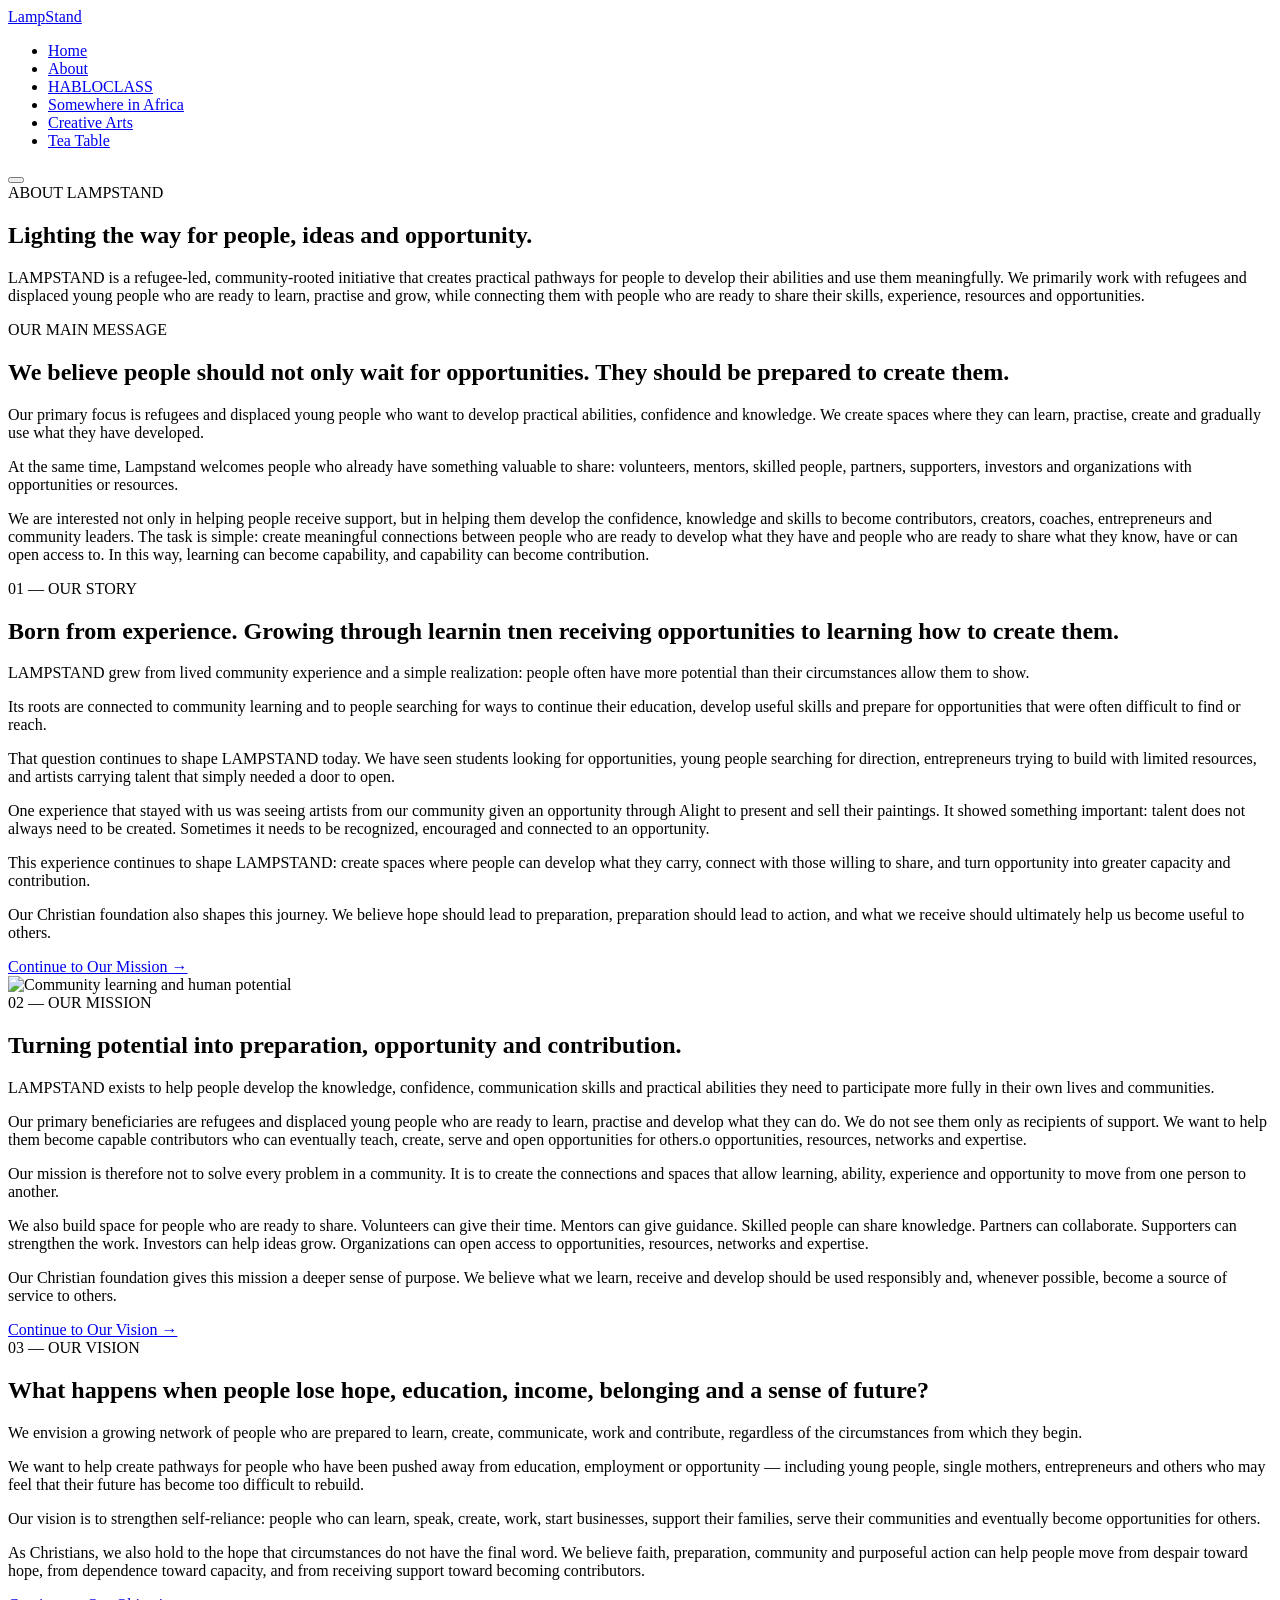
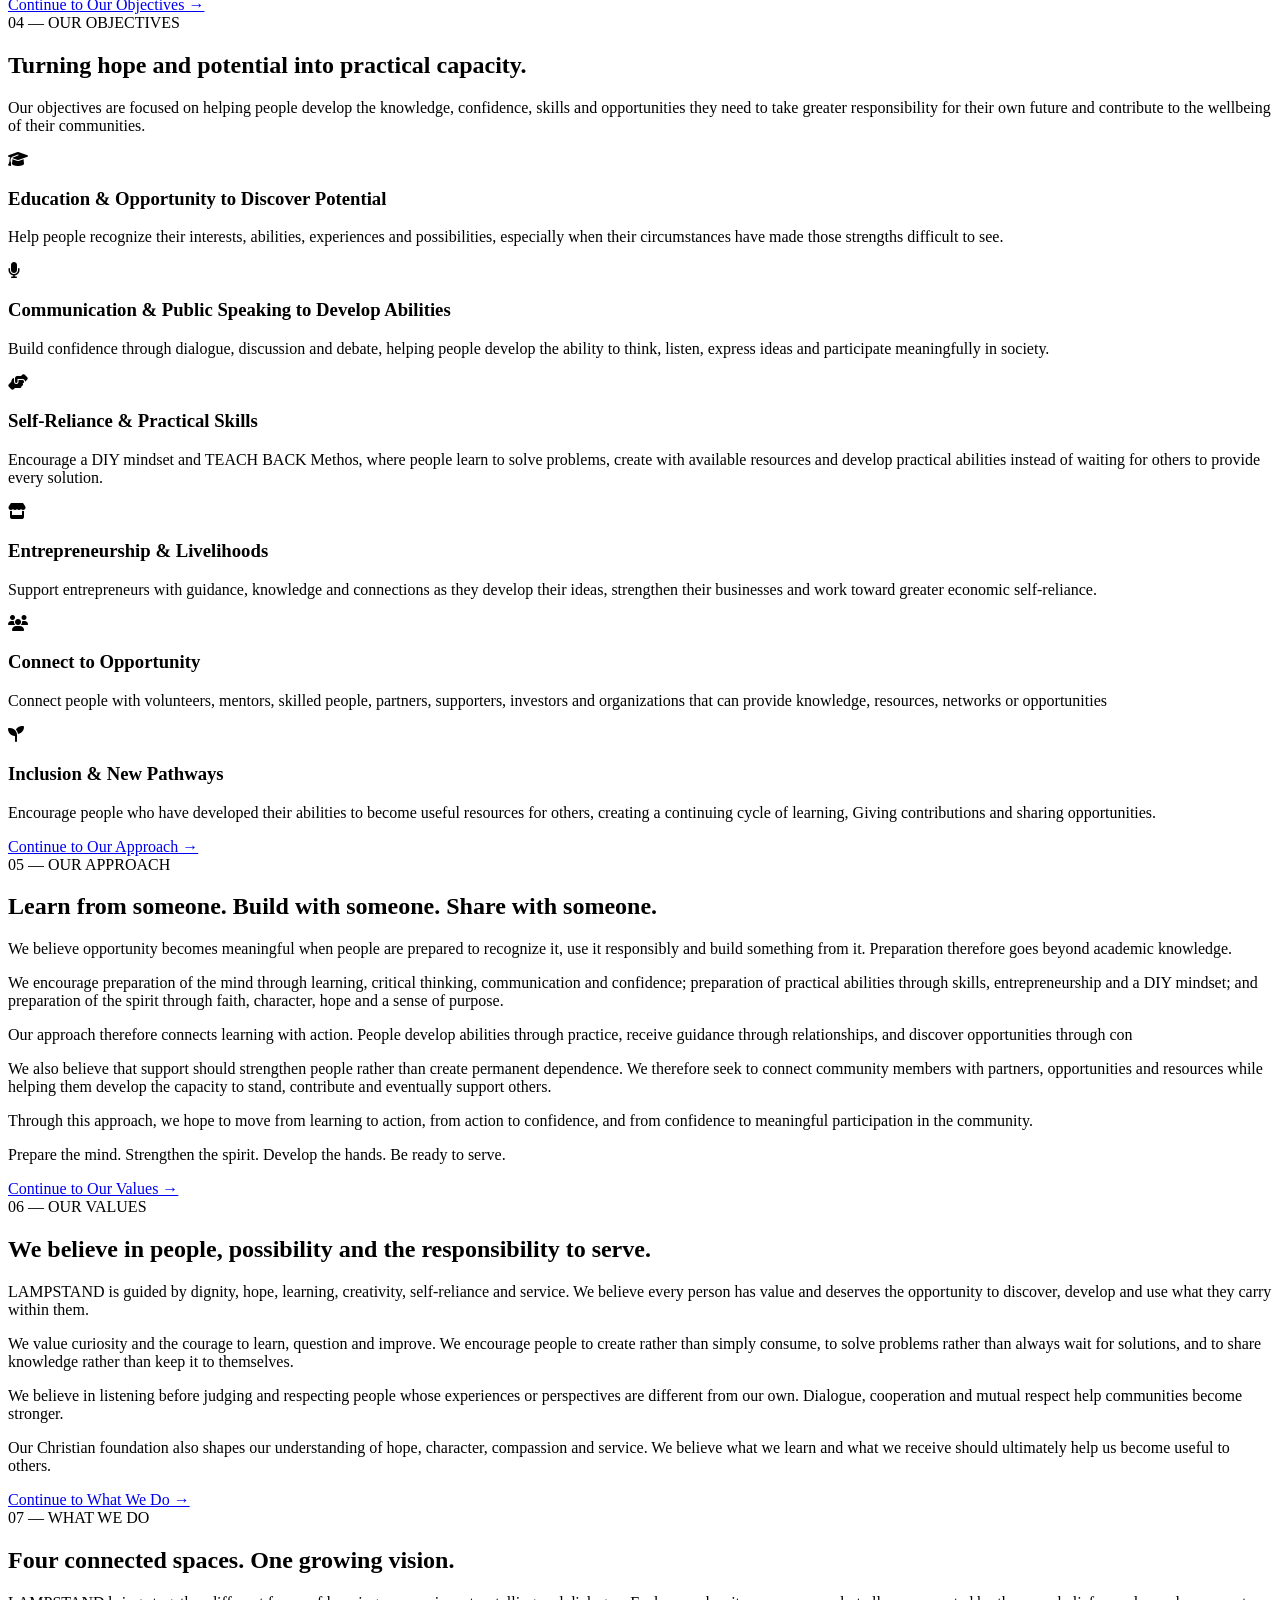
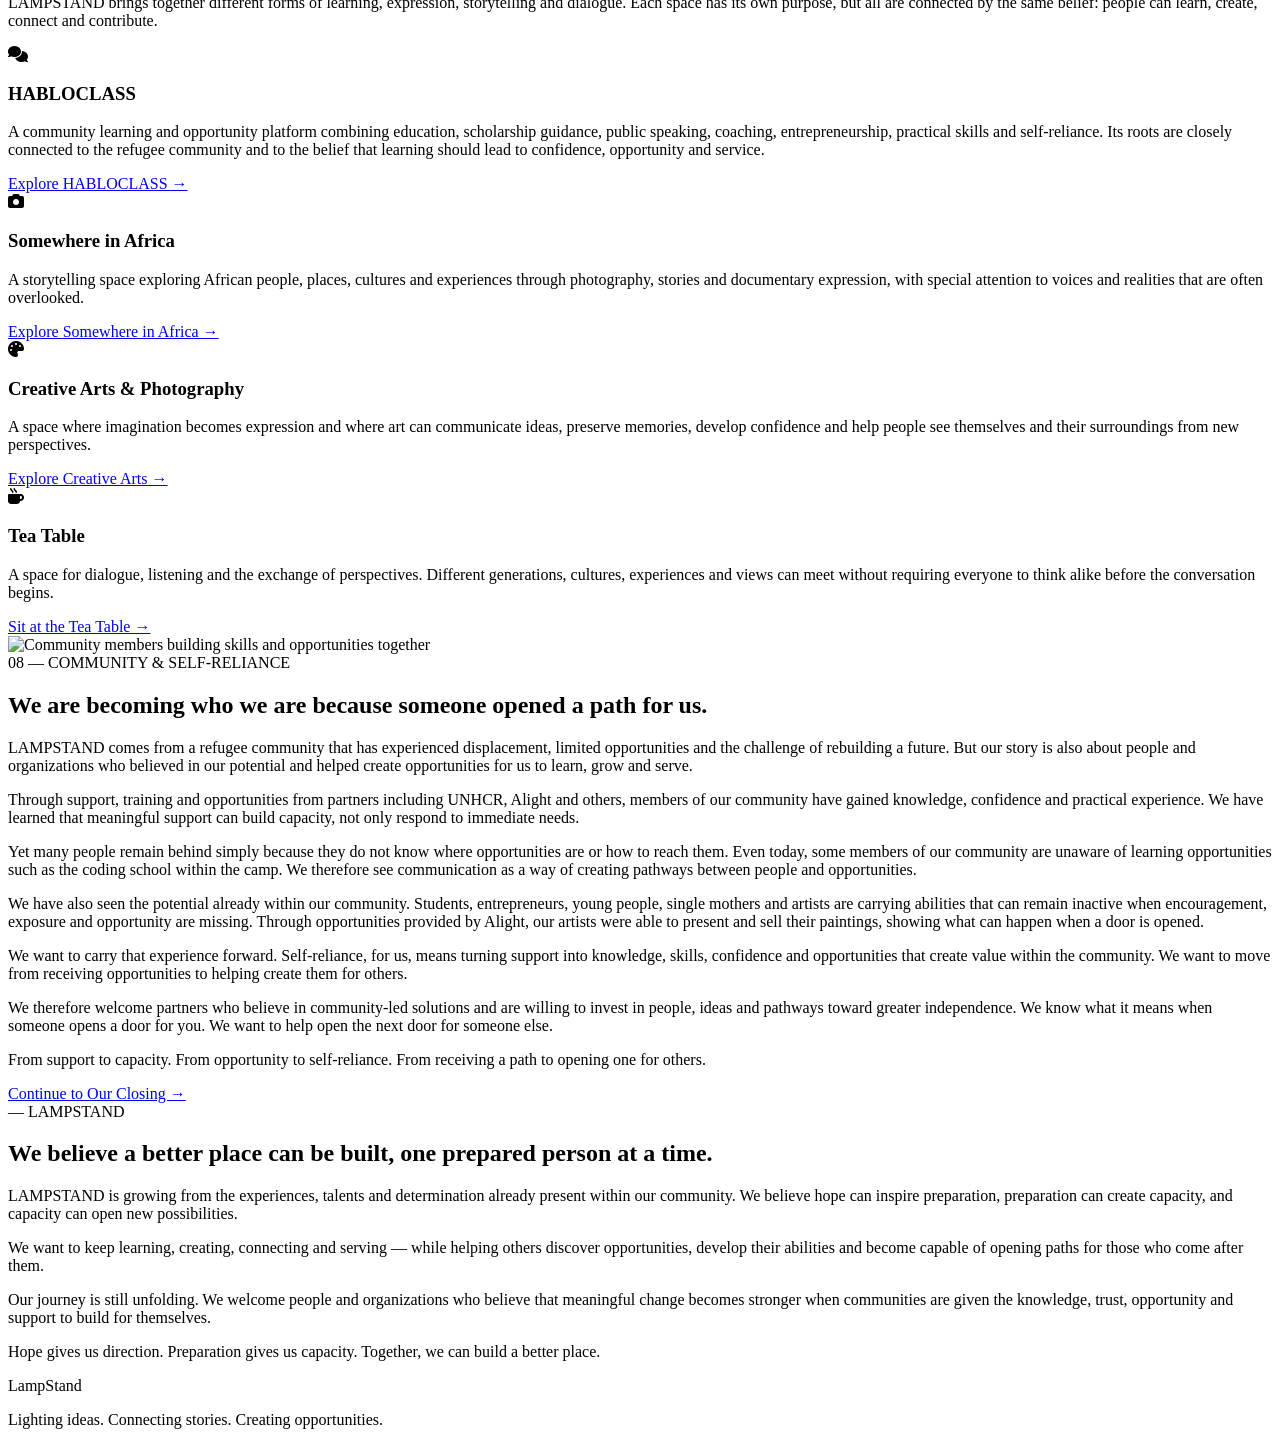
==== about.html @ 06777163 "Revise content for clarity on LAMPSTAND's mission Updated the content in about.html to clarify LAMPS" ====
<!DOCTYPE html>
<html lang="en">

<head>

    <meta charset="UTF-8">

    <meta name="viewport" content="width=device-width, initial-scale=1.0">

    <title>About LAMPSTAND</title>

    <!-- Google Fonts -->
    <link rel="preconnect" href="https://fonts.googleapis.com">

    <link rel="preconnect" href="https://fonts.gstatic.com" crossorigin>

    <link
        href="https://fonts.googleapis.com/css2?family=Archivo:wght@400;500;600;700&family=Fraunces:opsz,wght@9..144,500;9..144,600;9..144,700&display=swap"
        rel="stylesheet"
    >

    <!-- Font Awesome -->
    <link
        rel="stylesheet"
        href="https://cdnjs.cloudflare.com/ajax/libs/font-awesome/6.5.2/css/all.min.css"
    >

    <!-- About CSS -->
    <link rel="stylesheet" href="about.css">

</head>


<body>


<!-- ==========================================
     HEADER
=========================================== -->

<header class="about-header">

    <a href="index.html" class="about-logo">
        Lamp<span>Stand</span>
    </a>

    <nav class="about-nav">

        <ul>

            <li>
                <a href="index.html">Home</a>
            </li>

            <li>
                <a href="about.html" class="active">About</a>
            </li>

            <li>
                <a href="habloclass.html">HABLOCLASS</a>
            </li>

            <li>
                <a href="somewhere.html">Somewhere in Africa</a>
            </li>

            <li>
                <a href="creative-arts.html">Creative Arts</a>
            </li>

            <li>
                <a href="tea-table.html">Tea Table</a>
            </li>

        </ul>

    </nav>


    <button class="about-menu-toggle" aria-label="Open navigation">

        <span></span>
        <span></span>
        <span></span>

    </button>

</header>



<!-- ==========================================
     HERO
=========================================== -->

<section class="about-hero">

    <div class="about-hero-content">

        <span class="section-tag">
            ABOUT LAMPSTAND
        </span>

        <h1>
            Lighting the way for
            <span>people, ideas and opportunity.</span>
        </h1>

        <p>
   LAMPSTAND is a refugee-led, community-rooted initiative that
            creates practical pathways for people to develop their abilities
            and use them meaningfully. We primarily work with refugees and
            displaced young people who are ready to learn, practise and grow,
            while connecting them with people who are ready to share their
            skills, experience, resources and opportunities.
    </p>

    </div>

</section>



<!-- ==========================================
     INTRODUCTION / MAIN MESSAGE
=========================================== -->

<section class="about-introduction">

    <div class="about-container">

        <span class="section-label">
            OUR MAIN MESSAGE
        </span>

        <h2>
            We believe people should not only wait for opportunities.
            They should be prepared to create them.
        </h2>

        <p>
              Our primary focus is refugees and displaced young people who
            want to develop practical abilities, confidence and knowledge.
            We create spaces where they can learn, practise, create and
            gradually use what they have developed.
        </p>

        <p>
             At the same time, Lampstand welcomes people who already have
            something valuable to share: volunteers, mentors, skilled
            people, partners, supporters, investors and organizations
            with opportunities or resources.
        </p>

        <p>
            We are interested not only in helping people receive support,
            but in helping them develop the confidence, knowledge and skills
            to become contributors, creators, coaches, entrepreneurs and
            community leaders.
              The task is simple: create meaningful connections between
            people who are ready to develop what they have and people who
            are ready to share what they know, have or can open access to.
            In this way, learning can become capability, and capability
            can become contribution.
        </p>

    </div>

</section>

<!-- ==========================================
     01 — OUR STORY
=========================================== -->

<section class="lampstand-idea" id="our-story">

    <div class="about-container idea-content">

        <span class="section-label">
            01 — OUR STORY
        </span>

        <h2>
    Born from experience. Growing through learnin tnen receiving opportunities to learning how to create them.
</h2>

<p>
    LAMPSTAND grew from lived community experience and a simple
    realization: people often have more potential than their
    circumstances allow them to show.
</p>

<p>
   Its roots are connected to community learning and to people
            searching for ways to continue their education, develop useful
            skills and prepare for opportunities that were often difficult
            to find or reach.
</p>

<p>
    That question continues to shape LAMPSTAND today. We have seen
    students looking for opportunities, young people searching for
    direction, entrepreneurs trying to build with limited resources,
    and artists carrying talent that simply needed a door to open.
</p>

<p>
    One experience that stayed with us was seeing artists from our
    community given an opportunity through Alight to present and sell
    their paintings. It showed something important: talent does not
    always need to be created. Sometimes it needs to be recognized,
    encouraged and connected to an opportunity.
</p>

<p>
    This experience continues to shape LAMPSTAND: create spaces
            where people can develop what they carry, connect with those
            willing to share, and turn opportunity into greater capacity
            and contribution.
</p>

<p>
   Our Christian foundation also shapes this journey. We believe
            hope should lead to preparation, preparation should lead to
            action, and what we receive should ultimately help us become
            useful to others.
</p>


        <a href="#mission" class="read-more">
            Continue to Our Mission →
        </a>

    </div>

</section>
<!-- ==========================================
     02 — OUR MISSION
=========================================== -->

<section class="about-context" id="mission">

    <div class="about-container context-grid">

        <div class="context-image">

            <img
                src="stories2.jpeg"
                alt="Community learning and human potential"
            >

        </div>


        <div class="context-content">

            <span class="section-label">
                <span class="section-label">
    02 — OUR MISSION
</span>

<h2>
    Turning potential into preparation, opportunity and contribution.
</h2>

<p>
    LAMPSTAND exists to help people develop the knowledge, confidence,
    communication skills and practical abilities they need to participate
    more fully in their own lives and communities.
</p>

<p>    Our primary beneficiaries are refugees and displaced young
                people who are ready to learn, practise and develop what they
                can do. We do not see them only as recipients of support.
                We want to help them become capable contributors who can
                eventually teach, create, serve and open opportunities for
                others.o opportunities,
                resources, networks and expertise.
</p>

<p>
    Our mission is therefore not to solve every problem in a
                community. It is to create the connections and spaces that
                allow learning, ability, experience and opportunity to move
                from one person to another.
</p>
                 <p>
                We also build space for people who are ready to share.
                Volunteers can give their time. Mentors can give guidance.
                Skilled people can share knowledge. Partners can collaborate.
                Supporters can strengthen the work. Investors can help ideas
                grow. Organizations can open access to opportunities,
                resources, networks and expertise.
            </p>

<p>
    Our Christian foundation gives this mission a deeper sense
                of purpose. We believe what we learn, receive and develop
                should be used responsibly and, whenever possible, become a
                source of service to others.
</p>


            <a href="#vision" class="read-more">
                Continue to Our Vision →
            </a>

        </div>

    </div>

</section>


<!-- ==========================================
     03 — OUR VISION
=========================================== -->

<section class="about-introduction" id="vision">

    <div class="about-container">

        <span class="section-label">
            03 — OUR VISION
        </span>

        <h2>
           What happens when people lose hope, education, income, belonging and a sense of future?
        </h2>

        <p>
               We envision a growing network of people who are prepared to
            learn, create, communicate, work and contribute, regardless of
            the circumstances from which they begin.
        </p>

        <p>
            We want to help create pathways for people who have been pushed
            away from education, employment or opportunity — including young
            people, single mothers, entrepreneurs and others who may feel
            that their future has become too difficult to rebuild.
        </p>

        <p>
            Our vision is to strengthen self-reliance: people who can learn,
            speak, create, work, start businesses, support their families,
            serve their communities and eventually become opportunities for
            others.
        </p>

        <p>
            As Christians, we also hold to the hope that circumstances do not
            have the final word. We believe faith, preparation, community and
            purposeful action can help people move from despair toward hope,
            from dependence toward capacity, and from receiving support toward
            becoming contributors.
        </p>

        <a href="#objectives" class="read-more">
            Continue to Our Objectives →
        </a>

    </div>

</section>

<!-- ==========================================
     04 — OUR OBJECTIVES
=========================================== -->

<section class="pillars-section" id="objectives">

    <div class="about-container">

        <div class="section-heading">

            <span class="section-label">
                04 — OUR OBJECTIVES
            </span>

            <h2>
                Turning hope and potential into practical capacity.
            </h2>

            <p>
                Our objectives are focused on helping people develop the
                knowledge, confidence, skills and opportunities they need
                to take greater responsibility for their own future and
                contribute to the wellbeing of their communities.
            </p>

        </div>


        <div class="pillars-grid">


            <!-- EDUCATION -->

            <article class="pillar-card">

                <div class="pillar-icon">
                    <i class="fas fa-graduation-cap"></i>
                </div>

                <h3>
                    Education &amp; Opportunity to  Discover Potential
                </h3>

                <p>
                    Help people recognize their interests, abilities,
                    experiences and possibilities, especially when their
                    circumstances have made those strengths difficult to see.
                
                </p>

            </article>



            <!-- PUBLIC SPEAKING -->

            <article class="pillar-card">

                <div class="pillar-icon">
                    <i class="fas fa-microphone"></i>
                </div>

                <h3>
                    Communication &amp; Public Speaking to Develop Abilities
                </h3>

                <p>
                    Build confidence through dialogue, discussion and debate,
                    helping people develop the ability to think, listen,
                    express ideas and participate meaningfully in society.
                </p>

            </article>



            <!-- SELF RELIANCE -->

            <article class="pillar-card">

                <div class="pillar-icon">
                    <i class="fas fa-hands-helping"></i>
                </div>

                <h3>
                    Self-Reliance &amp; Practical Skills
                </h3>

                <p>
                    Encourage a DIY mindset and TEACH BACK Methos, where people learn to solve 
                    problems, create with available resources and develop
                    practical abilities instead of waiting for others to
                    provide every solution.
                </p>

            </article>



            <!-- ENTREPRENEURSHIP -->

            <article class="pillar-card">

                <div class="pillar-icon">
                    <i class="fas fa-store"></i>
                </div>

                <h3>
                    Entrepreneurship &amp; Livelihoods
                </h3>

                <p>
                    Support entrepreneurs with guidance, knowledge and
                    connections as they develop their ideas, strengthen
                    their businesses and work toward greater economic
                    self-reliance.
                </p>

            </article>



            <!-- COACHES -->

            <article class="pillar-card">

                <div class="pillar-icon">
                    <i class="fas fa-users"></i>
                </div>

                <h3>
                    Connect to Opportunity
                </h3>

                <p>
                      Connect people with volunteers, mentors, skilled people,
                    partners, supporters, investors and organizations that
                    can provide knowledge, resources, networks or opportunities
                </p>

            </article>



            <!-- INCLUSION -->

            <article class="pillar-card">

                <div class="pillar-icon">
                    <i class="fas fa-seedling"></i>
                </div>

                <h3>
                    Inclusion &amp; New Pathways
                </h3>

                <p>
                      Encourage people who have developed their abilities to
                    become useful resources for others, creating a continuing
                    cycle of learning, Giving contributions and  sharing opportunities.
                </p>

            </article>

        </div>


        <div class="section-heading">

            <a href="#approach" class="read-more">
                Continue to Our Approach →
            </a>

        </div>

    </div>

</section>

<!-- ==========================================
     05 — OUR APPROACH
=========================================== -->

<section class="dialogue-section" id="approach">

    <div class="dialogue-content">

        <span class="section-label">
            05 — OUR APPROACH
        </span>

        <h2>
             Learn from someone. Build with someone. Share with someone.
        </h2>

        <p>
            We believe opportunity becomes meaningful when people are
            prepared to recognize it, use it responsibly and build
            something from it. Preparation therefore goes beyond academic
            knowledge.
        </p>

        <p>
            We encourage preparation of the mind through learning,
            critical thinking, communication and confidence; preparation
            of practical abilities through skills, entrepreneurship and
            a DIY mindset; and preparation of the spirit through faith,
            character, hope and a sense of purpose.
        </p>

        <p>
           Our approach therefore connects learning with action. People
            develop abilities through practice, receive guidance through
            relationships, and discover opportunities through con
        </p>

        <p>
            We also believe that support should strengthen people rather
            than create permanent dependence. We therefore seek to connect
            community members with partners, opportunities and resources
            while helping them develop the capacity to stand, contribute
            and eventually support others.
        </p>

        <p>
            Through this approach, we hope to move from learning to action,
            from action to confidence, and from confidence to meaningful
            participation in the community.
        </p>

        <p class="dialogue-quote">
            Prepare the mind. Strengthen the spirit. Develop the hands.
            Be ready to serve.
        </p>

        <a href="#values" class="read-more">
            Continue to Our Values →
        </a>

    </div>

</section>
<!-- ==========================================
     06 — OUR VALUES
=========================================== -->

<section class="about-introduction" id="values">

    <div class="about-container">

        <span class="section-label">
            06 — OUR VALUES
        </span>

        <h2>
            We believe in people, possibility and the responsibility to serve.
        </h2>

        <p>
            LAMPSTAND is guided by dignity, hope, learning, creativity,
            self-reliance and service. We believe every person has value
            and deserves the opportunity to discover, develop and use
            what they carry within them.
        </p>

        <p>
            We value curiosity and the courage to learn, question and
            improve. We encourage people to create rather than simply
            consume, to solve problems rather than always wait for
            solutions, and to share knowledge rather than keep it to
            themselves.
        </p>

        <p>
            We believe in listening before judging and respecting people
            whose experiences or perspectives are different from our own.
            Dialogue, cooperation and mutual respect help communities
            become stronger.
        </p>

        <p>
            Our Christian foundation also shapes our understanding of
            hope, character, compassion and service. We believe what we
            learn and what we receive should ultimately help us become
            useful to others.
        </p>

        <a href="#what-we-do" class="read-more">
            Continue to What We Do →
        </a>

    </div>

</section>

<!-- ==========================================
     07 — WHAT WE DO
=========================================== -->

<section class="pillars-section" id="what-we-do">

    <div class="about-container">

        <div class="section-heading">

            <span class="section-label">
                07 — WHAT WE DO
            </span>

            <h2>
                Four connected spaces. One growing vision.
            </h2>

            <p>
                LAMPSTAND brings together different forms of learning,
                expression, storytelling and dialogue. Each space has its
                own purpose, but all are connected by the same belief:
                people can learn, create, connect and contribute.
            </p>

        </div>


        <div class="pillars-grid">


            <!-- HABLOCLASS -->

            <article class="pillar-card">

                <div class="pillar-icon">
                    <i class="fas fa-comments"></i>
                </div>

                <h3>
                    HABLOCLASS
                </h3>

                <p>
                    A community learning and opportunity platform combining
                    education, scholarship guidance, public speaking,
                    coaching, entrepreneurship, practical skills and
                    self-reliance. Its roots are closely connected to the
                    refugee community and to the belief that learning should
                    lead to confidence, opportunity and service.
                </p>

                <a href="habloclass.html">
                    Explore HABLOCLASS →
                </a>

            </article>



            <!-- SOMEWHERE IN AFRICA -->

            <article class="pillar-card">

                <div class="pillar-icon">
                    <i class="fas fa-camera"></i>
                </div>

                <h3>
                    Somewhere in Africa
                </h3>

                <p>
                    A storytelling space exploring African people, places,
                    cultures and experiences through photography, stories
                    and documentary expression, with special attention to
                    voices and realities that are often overlooked.
                </p>

                <a href="somewhere.html">
                    Explore Somewhere in Africa →
                </a>

            </article>



            <!-- CREATIVE ARTS -->

            <article class="pillar-card">

                <div class="pillar-icon">
                    <i class="fas fa-palette"></i>
                </div>

                <h3>
                    Creative Arts &amp; Photography
                </h3>

                <p>
                    A space where imagination becomes expression and where
                    art can communicate ideas, preserve memories, develop
                    confidence and help people see themselves and their
                    surroundings from new perspectives.
                </p>

                <a href="creative-arts.html">
                    Explore Creative Arts →
                </a>

            </article>



            <!-- TEA TABLE -->

            <article class="pillar-card">

                <div class="pillar-icon">
                    <i class="fas fa-mug-hot"></i>
                </div>

                <h3>
                    Tea Table
                </h3>

                <p>
                    A space for dialogue, listening and the exchange of
                    perspectives. Different generations, cultures,
                    experiences and views can meet without requiring
                    everyone to think alike before the conversation begins.
                </p>

                <a href="tea-table.html">
                    Sit at the Tea Table →
                </a>

            </article>

        </div>

    </div>

</section>



<!-- ==========================================
     08 — COMMUNITY & SELF-RELIANCE
=========================================== -->

<section class="about-context" id="community-self-reliance">

    <div class="about-container context-grid">


        <!-- IMAGE -->

        <div class="context-image">

            <img
                src="about.jpeg"
                alt="Community members building skills and opportunities together"
            >

        </div>


        <!-- CONTENT -->

        <div class="context-content">

            <span class="section-label">
                08 — COMMUNITY &amp; SELF-RELIANCE
            </span>


            <h2>
                We are becoming who we are because someone opened a path for us.
            </h2>


            <p>
                LAMPSTAND comes from a refugee community that has experienced
                displacement, limited opportunities and the challenge of
                rebuilding a future. But our story is also about people and
                organizations who believed in our potential and helped create
                opportunities for us to learn, grow and serve.
            </p>


            <p>
                Through support, training and opportunities from partners
                including UNHCR, Alight and others, members of our community
                have gained knowledge, confidence and practical experience.
                We have learned that meaningful support can build capacity,
                not only respond to immediate needs.
            </p>


            <p>
                Yet many people remain behind simply because they do not know
                where opportunities are or how to reach them. Even today,
                some members of our community are unaware of learning
                opportunities such as the coding school within the camp.
                We therefore see communication as a way of creating pathways
                between people and opportunities.
            </p>


            <p>
                We have also seen the potential already within our community.
                Students, entrepreneurs, young people, single mothers and
                artists are carrying abilities that can remain inactive when
                encouragement, exposure and opportunity are missing. Through
                opportunities provided by Alight, our artists were able to
                present and sell their paintings, showing what can happen
                when a door is opened.
            </p>


            <p>
                We want to carry that experience forward. Self-reliance, for
                us, means turning support into knowledge, skills, confidence
                and opportunities that create value within the community.
                We want to move from receiving opportunities to helping
                create them for others.
            </p>


            <p>
                We therefore welcome partners who believe in community-led
                solutions and are willing to invest in people, ideas and
                pathways toward greater independence. We know what it means
                when someone opens a door for you. We want to help open the
                next door for someone else.
            </p>


            <p class="dialogue-quote">
                From support to capacity. From opportunity to self-reliance.
                From receiving a path to opening one for others.
            </p>


            <a href="#closing" class="read-more">
                Continue to Our Closing →
            </a>

        </div>

    </div>

</section>

<!-- ==========================================
     09 — CLOSING
=========================================== -->

<section class="about-closing" id="closing">

    <div class="about-container">

        <span class="section-label">
             — LAMPSTAND
        </span>


        <h2>
            We believe a better place can be built,
            one prepared person at a time.
        </h2>


        <p>
            LAMPSTAND is growing from the experiences, talents and
            determination already present within our community. We believe
            hope can inspire preparation, preparation can create capacity,
            and capacity can open new possibilities.
        </p>


        <p>
            We want to keep learning, creating, connecting and serving —
            while helping others discover opportunities, develop their
            abilities and become capable of opening paths for those who
            come after them.
        </p>


        <p>
            Our journey is still unfolding. We welcome people and
            organizations who believe that meaningful change becomes
            stronger when communities are given the knowledge, trust,
            opportunity and support to build for themselves.
        </p>


        <p class="dialogue-quote">
            Hope gives us direction. Preparation gives us capacity.
            Together, we can build a better place.
        </p>

    </div>

</section>


<!-- ==========================================
     FOOTER
=========================================== -->

<footer class="about-footer">

    <div class="footer-logo">
        Lamp<span>Stand</span>
    </div>

    <p>
        Lighting ideas. Connecting stories. Creating opportunities.
    </p>

</footer>



<!-- ==========================================
     JAVASCRIPT
=========================================== -->

<script src="about.js"></script>

</body>

</html>
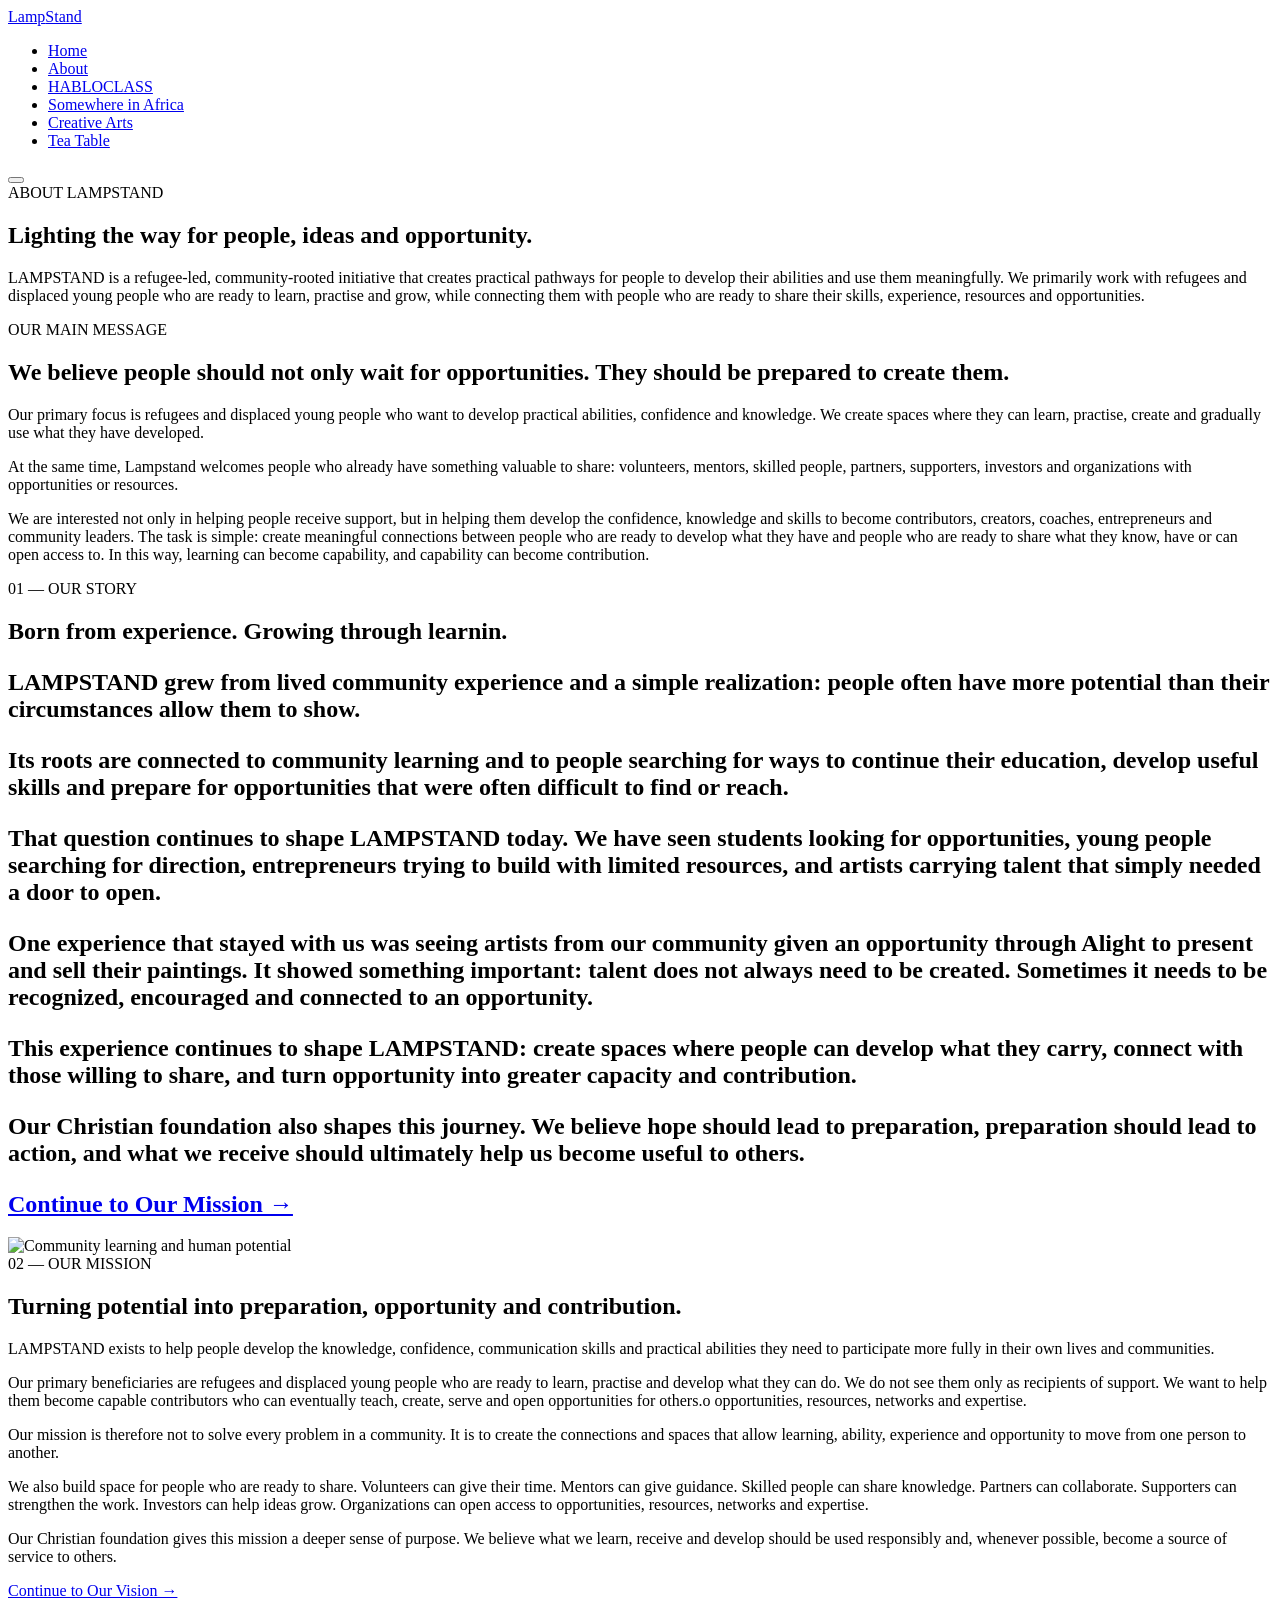
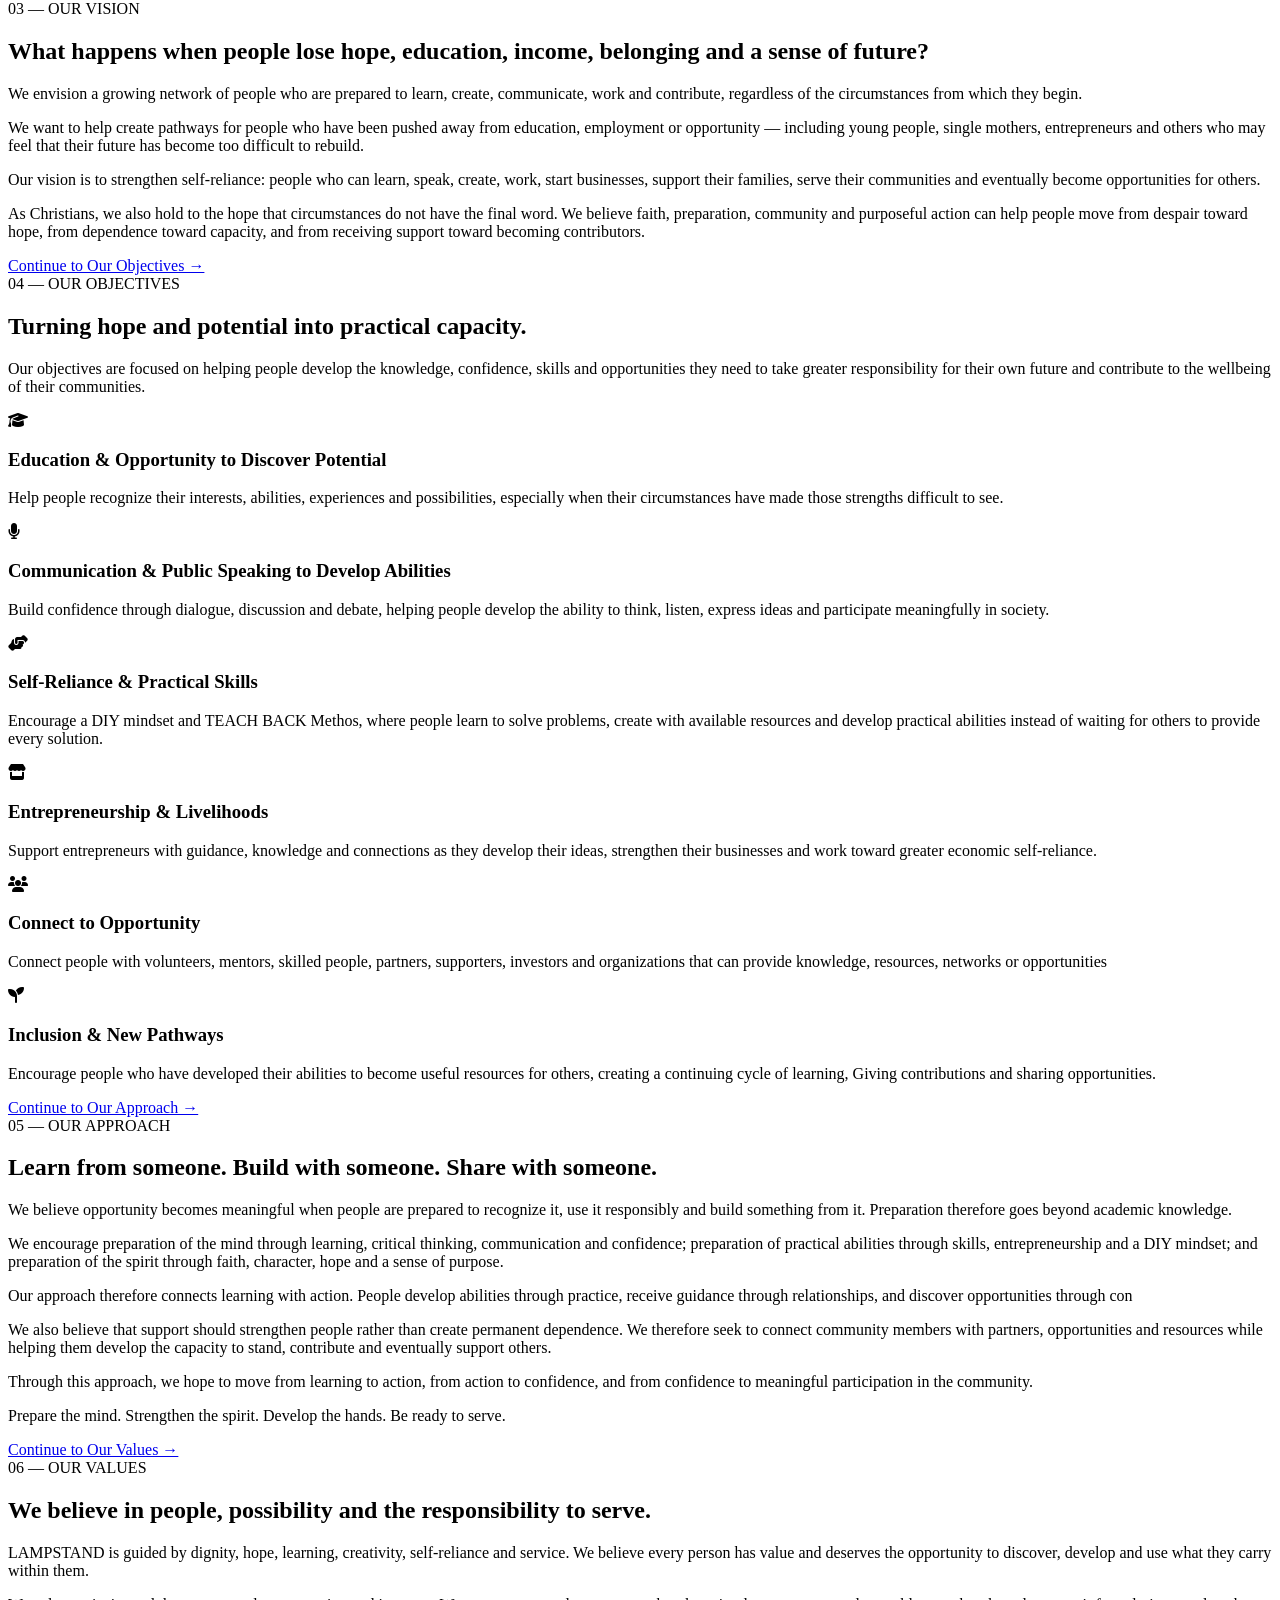
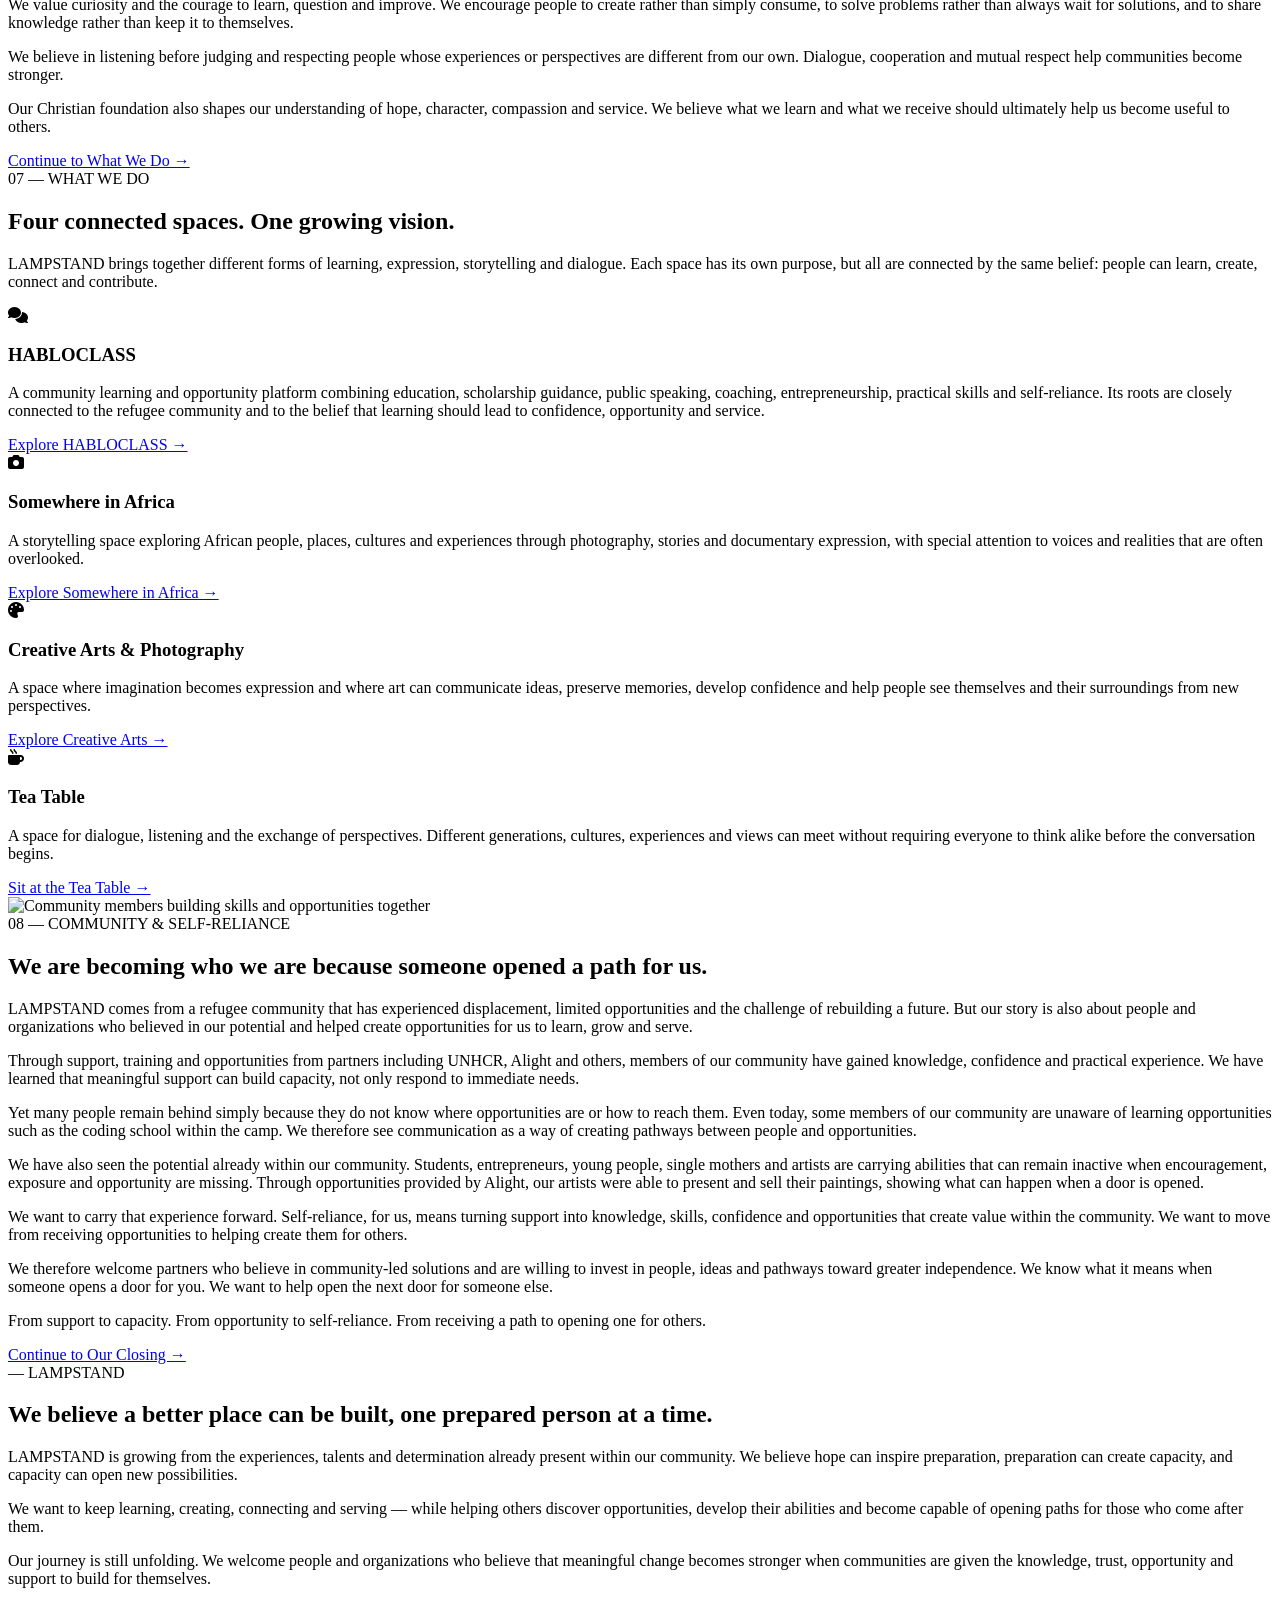
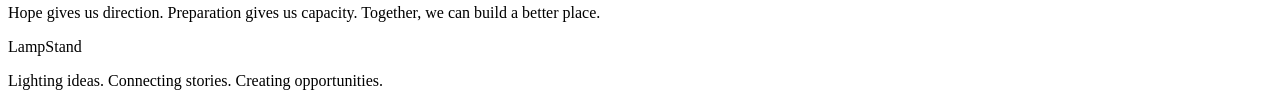
==== commit abbb01bb: "Update about.html" ====
--- a/about.html
+++ b/about.html
@@ -181,8 +181,7 @@
         </span>
 
         <h2>
-    Born from experience. Growing through learnin tnen receiving opportunities to learning how to create them.
-</h2>
+    Born from experience. Growing through learnin.
 
 <p>
     LAMPSTAND grew from lived community experience and a simple
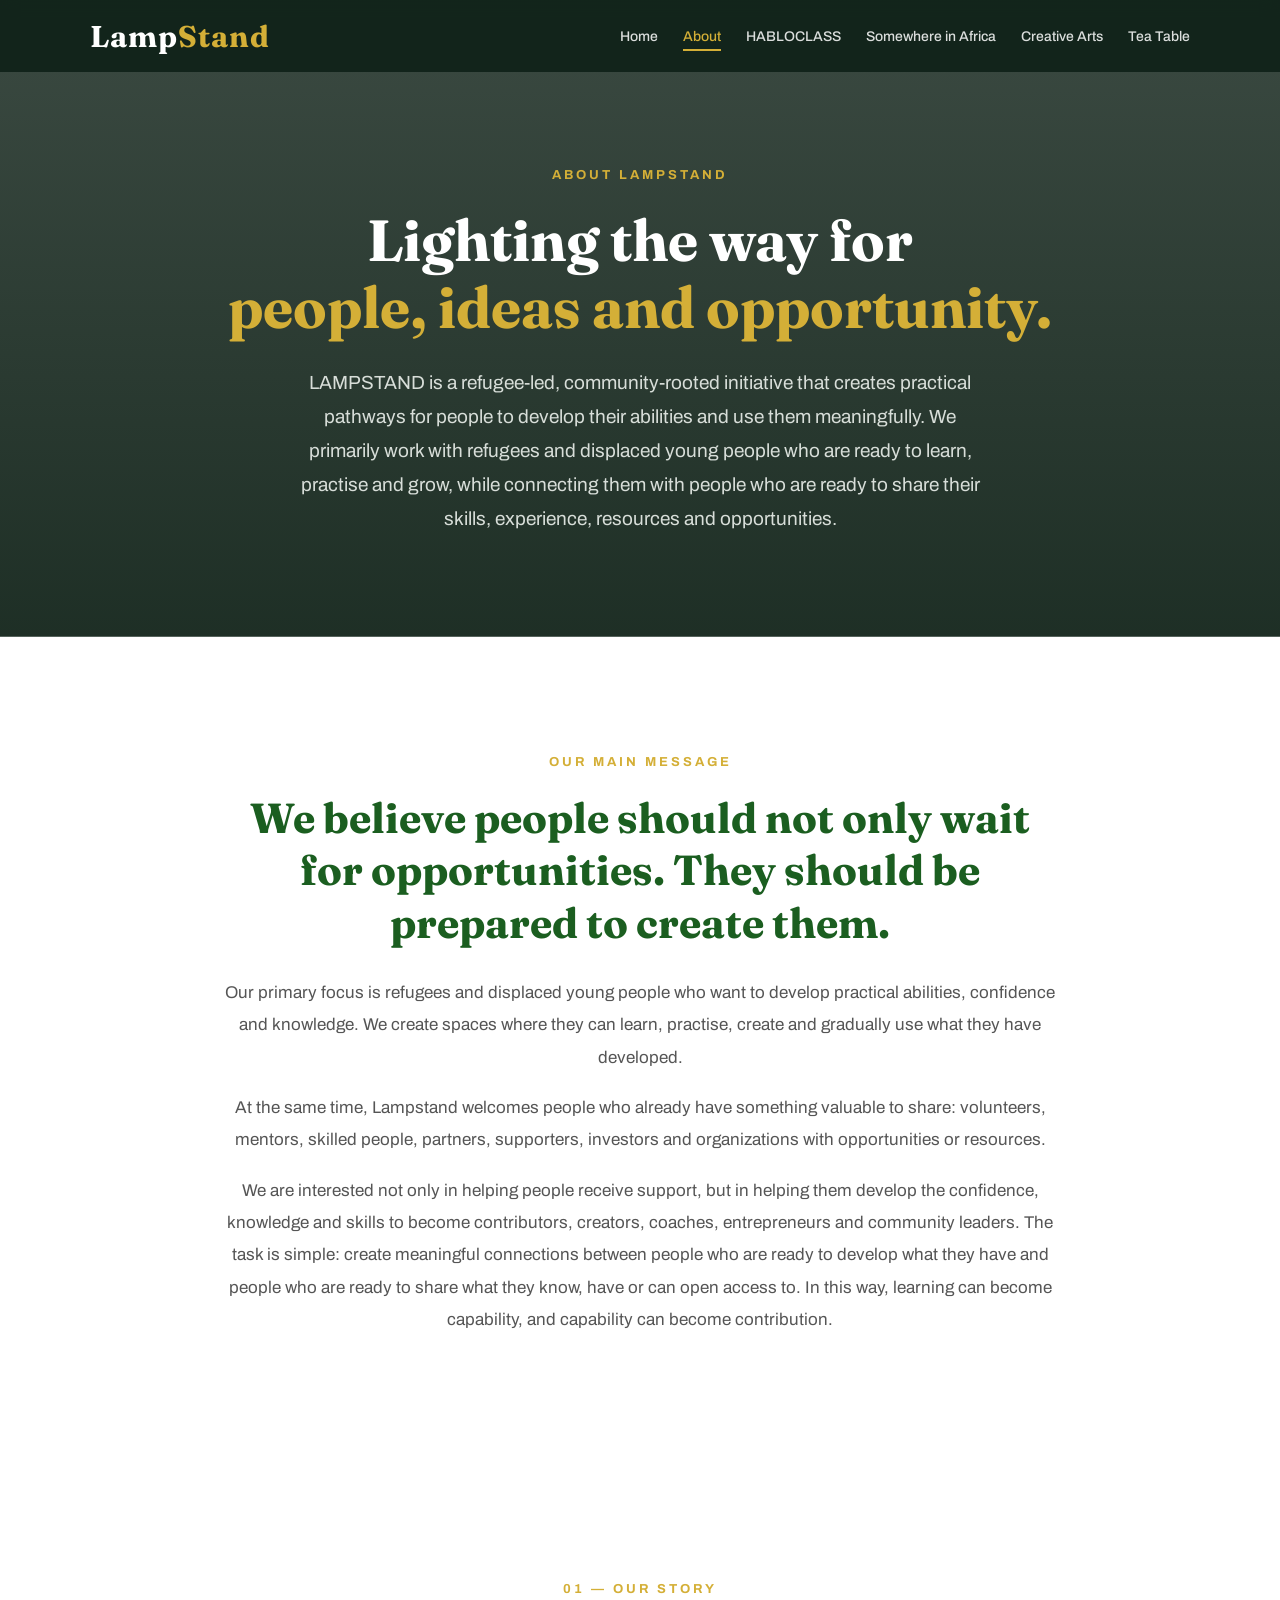
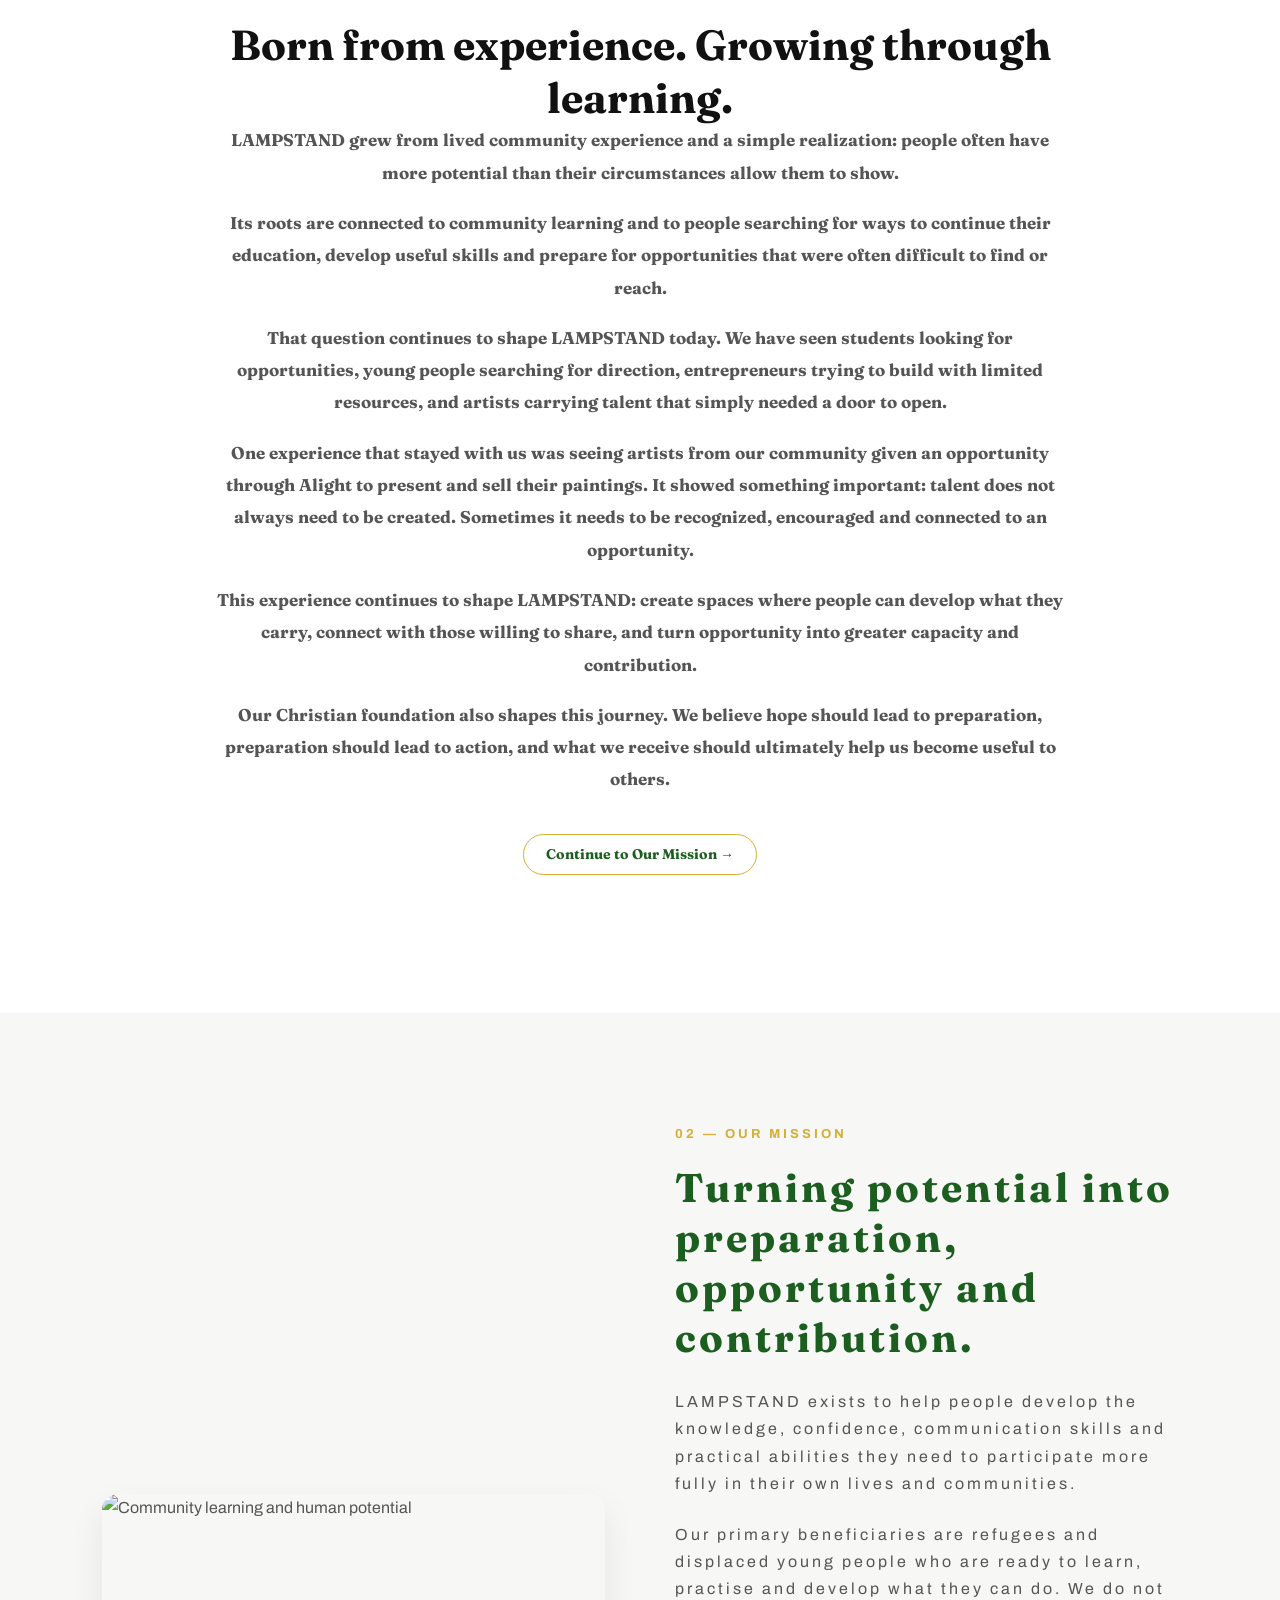
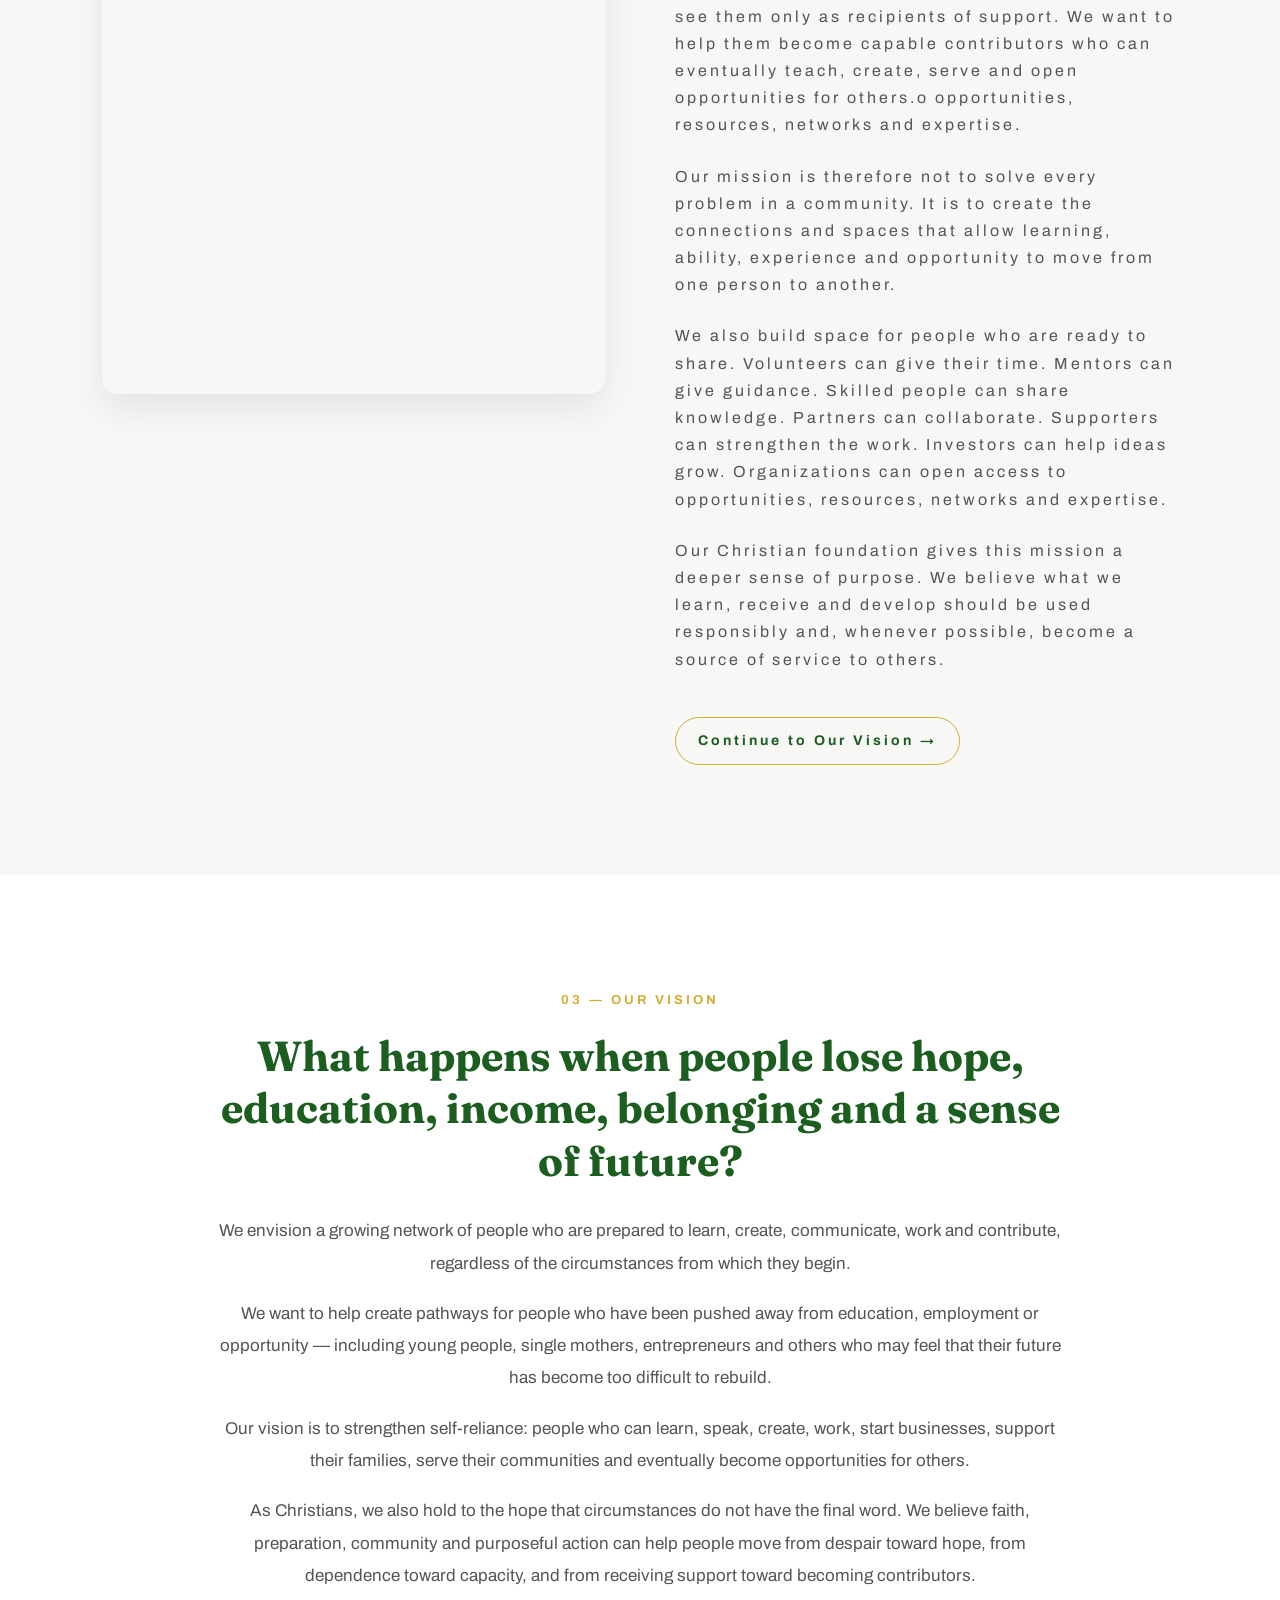
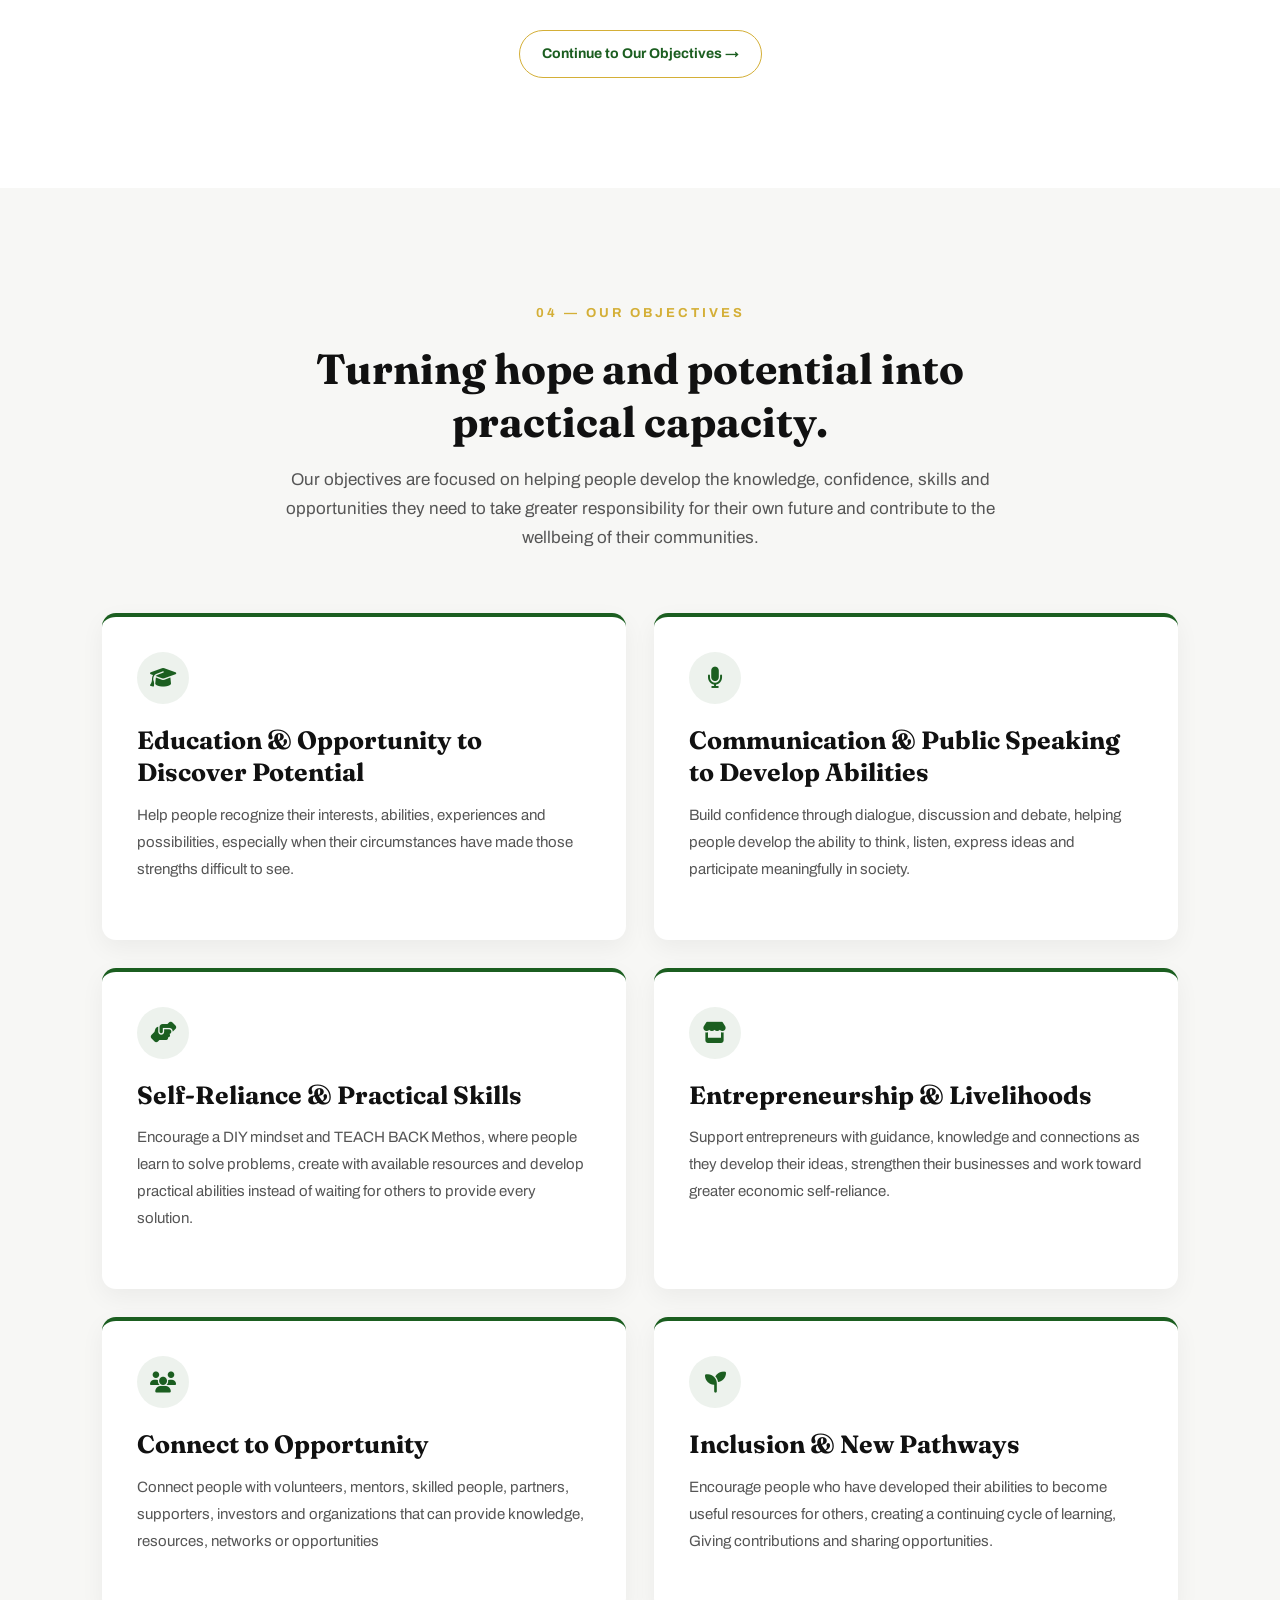
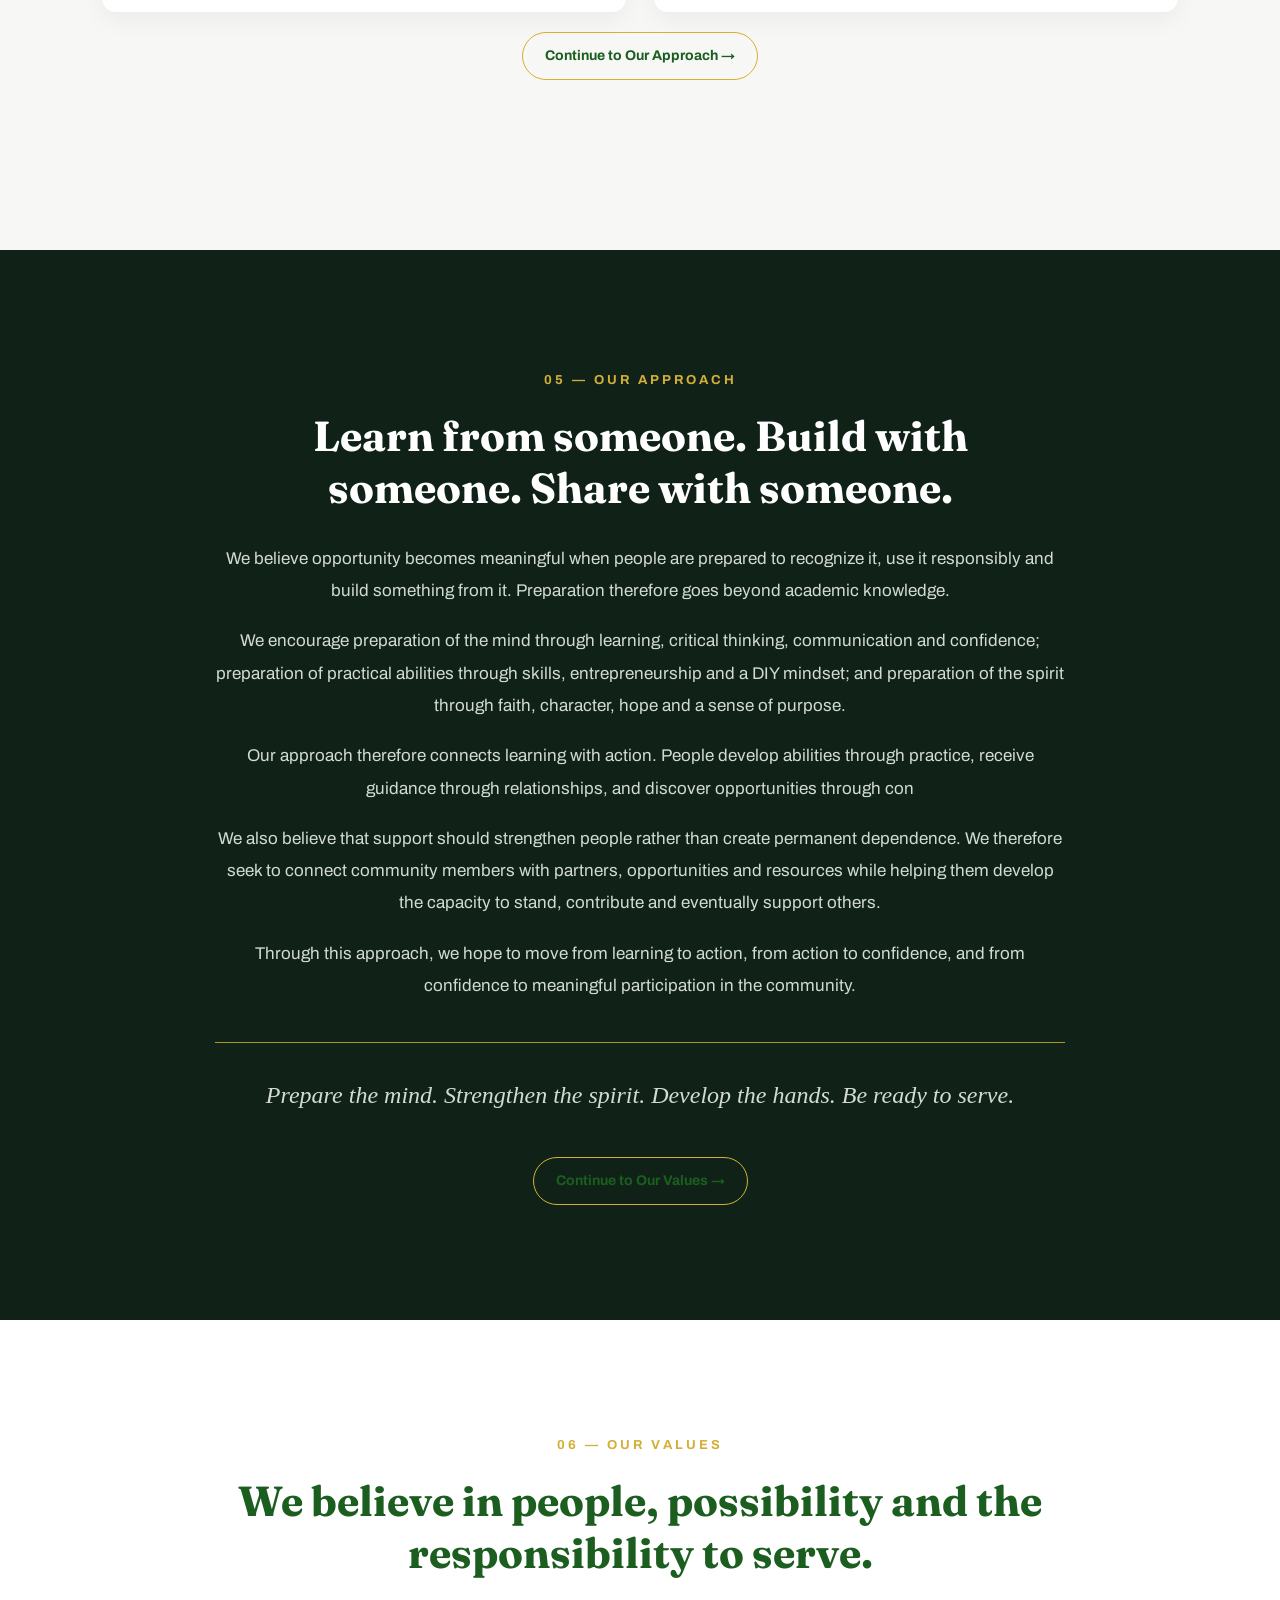
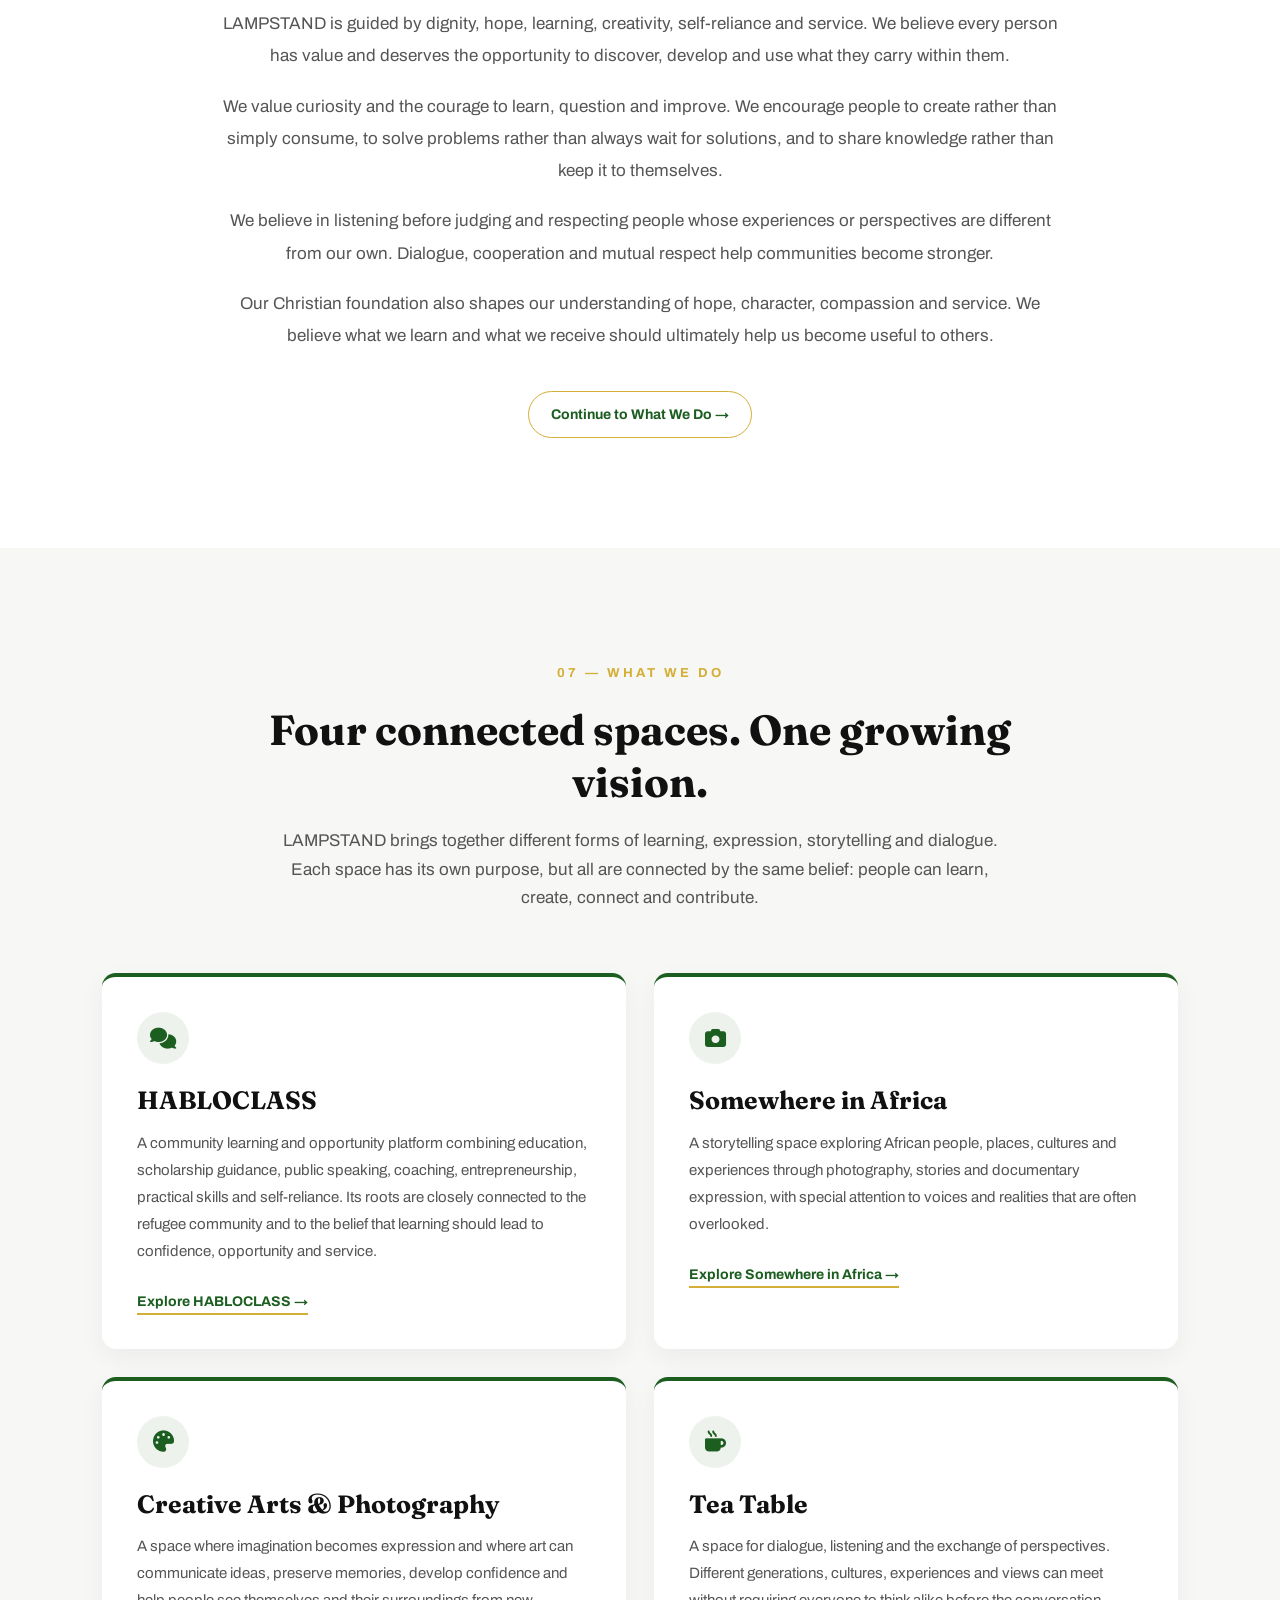
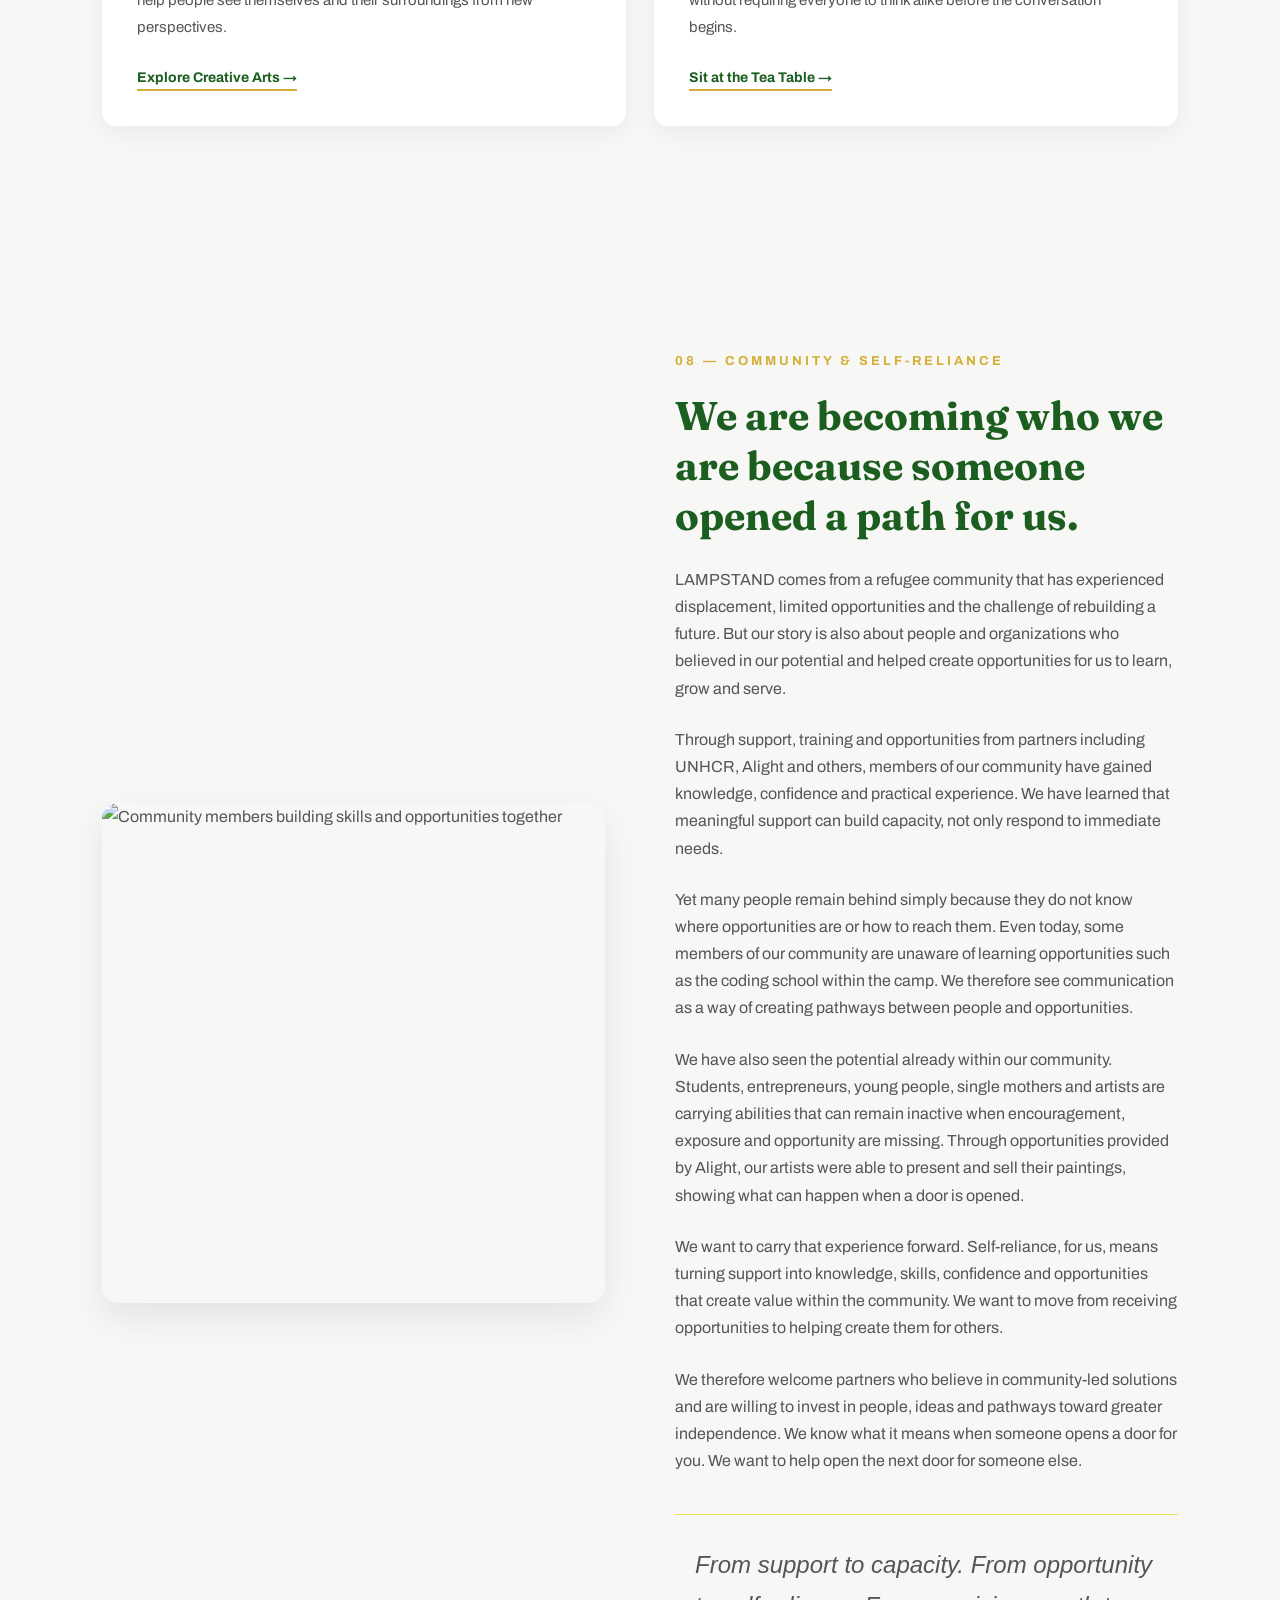
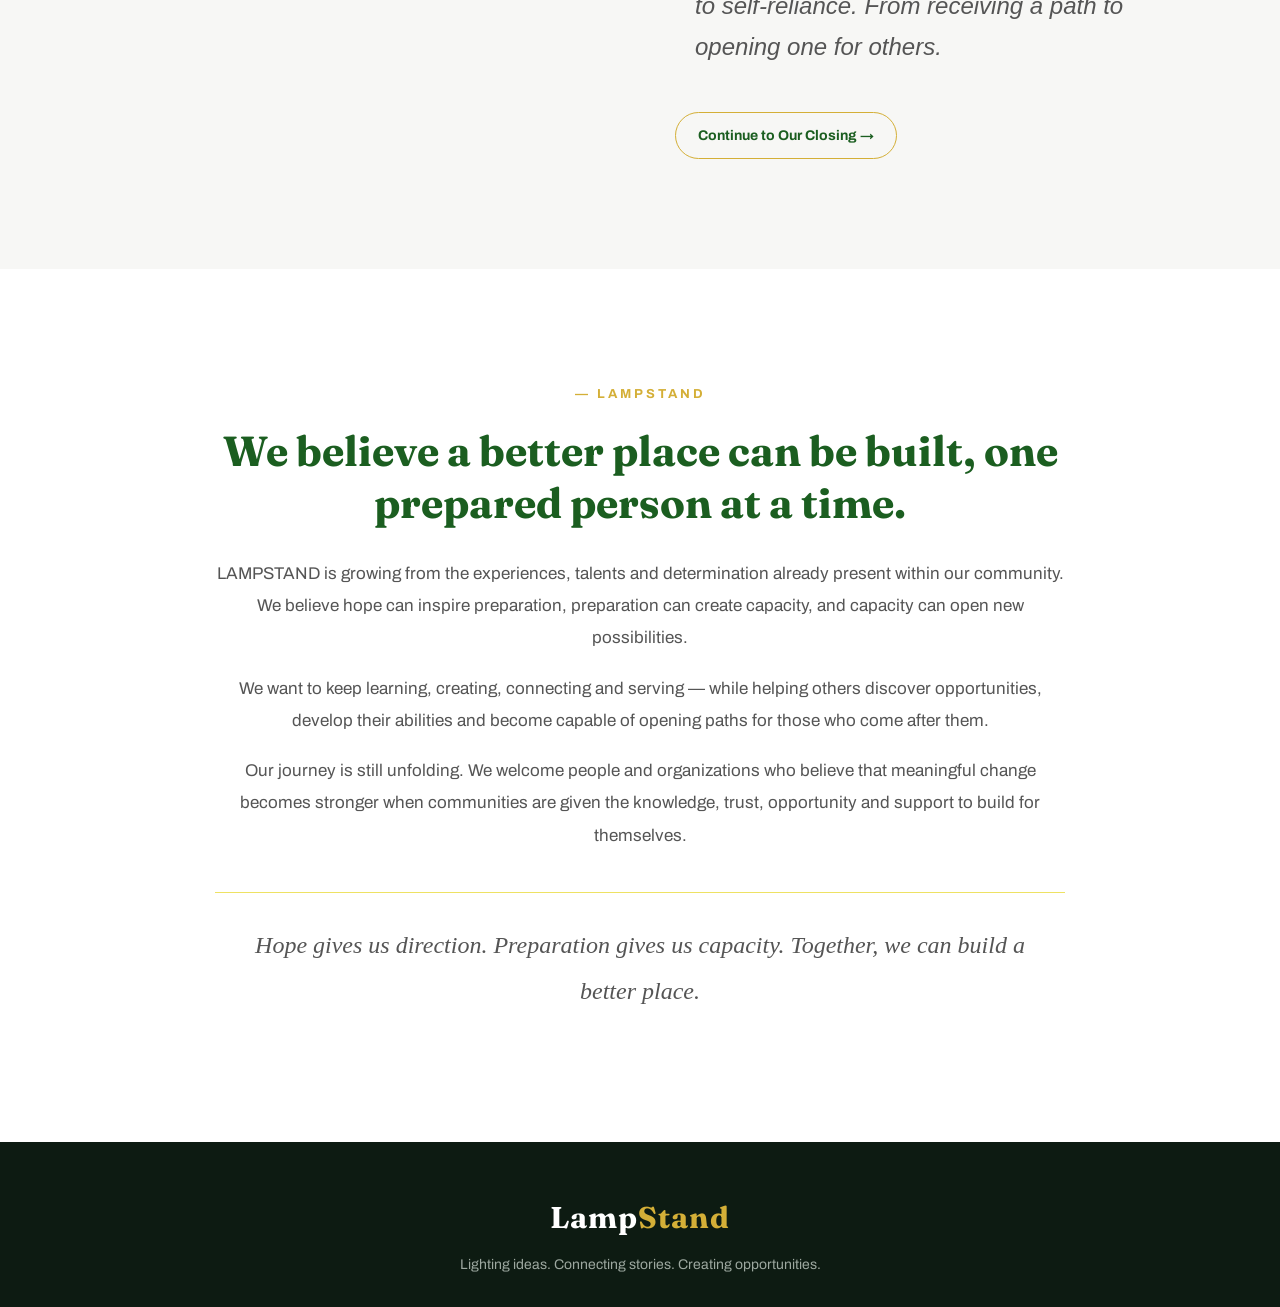
==== commit 9d384674: "Update about.html" ====
--- a/about.html
+++ b/about.html
@@ -181,7 +181,7 @@
         </span>
 
         <h2>
-    Born from experience. Growing through learnin.
+    Born from experience. Growing through learning.
 
 <p>
     LAMPSTAND grew from lived community experience and a simple
--- a/about.css
+++ b/about.css
@@ -0,0 +1,1168 @@
+/* ==========================================
+   LAMPSTAND — ABOUT PAGE
+   ========================================== */
+
+
+/* ==========================================
+   1. RESET & ROOT
+   ========================================== */
+
+:root {
+    --green: #1b5e20;
+    --gold: #d4af37;
+    --dark: #102218;
+    --ink: #111111;
+    --text: #555555;
+    --light: #f7f7f5;
+    --white: #ffffff;
+}
+
+
+* {
+    margin: 0;
+    padding: 0;
+    box-sizing: border-box;
+}
+
+
+html {
+    scroll-behavior: smooth;
+}
+
+
+body {
+    font-family: 'Archivo', Arial, Helvetica, sans-serif;
+
+    color: var(--text);
+
+    background: var(--white);
+
+    overflow-x: hidden;
+
+    line-height: 1.7;
+}
+
+
+h1,
+h2,
+h3 {
+    font-family: 'Fraunces', Georgia, serif;
+}
+
+
+a {
+    text-decoration: none;
+}
+
+/* ==========================================
+   2. HEADER & NAVIGATION
+========================================== */
+
+.about-header {
+    position: fixed;
+
+    top: 0;
+    left: 0;
+
+    width: 100%;
+    height: 72px;
+
+    display: flex;
+    align-items: center;
+
+    padding: 0 7%;
+
+    background: rgba(16, 34, 24, 0.92);
+
+    backdrop-filter: blur(8px);
+
+    z-index: 1000;
+
+    transition: 0.4s ease;
+}
+
+
+/* ==========================================
+   LAMPSTAND LOGO
+========================================== */
+
+.about-logo {
+    flex-shrink: 0;
+
+    font-family: 'Fraunces', Georgia, serif;
+
+    font-size: 30px;
+
+    font-weight: 700;
+
+    letter-spacing: 1px;
+
+    color: white;
+
+    transition: 0.3s ease;
+}
+
+
+.about-logo span {
+    color: var(--gold);
+}
+
+
+.about-logo:hover {
+    transform: scale(1.03);
+}
+
+
+/* ==========================================
+   NAVIGATION
+========================================== */
+
+.about-nav {
+    margin-left: auto;
+}
+
+
+.about-nav ul {
+    display: flex;
+
+    align-items: center;
+
+    gap: 25px;
+
+    list-style: none;
+}
+
+
+.about-nav ul li a {
+    position: relative;
+
+    color: rgba(255, 255, 255, 0.85);
+
+    font-size: 14px;
+
+    font-weight: 500;
+
+    white-space: nowrap;
+
+    transition: 0.3s ease;
+}
+
+
+/* Gold underline */
+
+.about-nav ul li a::after {
+    content: "";
+
+    position: absolute;
+
+    left: 0;
+
+    bottom: -7px;
+
+    width: 0;
+
+    height: 2px;
+
+    background: var(--gold);
+
+    transition: 0.3s ease;
+}
+
+
+.about-nav ul li a:hover {
+    color: var(--gold);
+}
+
+
+.about-nav ul li a:hover::after {
+    width: 100%;
+}
+
+
+/* Active page */
+
+.about-nav ul li a.active {
+    color: var(--gold);
+}
+
+
+.about-nav ul li a.active::after {
+    width: 100%;
+}
+
+
+/* ==========================================
+   SCROLLED HEADER
+========================================== */
+
+.about-header.scrolled {
+    height: 64px;
+
+    background: rgba(255, 255, 255, 0.97);
+
+    box-shadow: 0 5px 20px rgba(0, 0, 0, 0.12);
+}
+
+
+.about-header.scrolled .about-logo {
+    color: var(--green);
+}
+
+
+.about-header.scrolled .about-nav ul li a {
+    color: #222;
+}
+
+
+.about-header.scrolled .about-nav ul li a:hover,
+.about-header.scrolled .about-nav ul li a.active {
+    color: var(--green);
+}
+
+
+.about-header.scrolled .about-nav ul li a::after {
+    background: var(--gold);
+}
+
+
+/* ==========================================
+   MOBILE MENU BUTTON
+========================================== */
+
+.about-menu-toggle {
+    display: none;
+
+    width: 42px;
+    height: 42px;
+
+    margin-left: auto;
+
+    border: none;
+
+    background: transparent;
+
+    cursor: pointer;
+
+    flex-direction: column;
+
+    justify-content: center;
+
+    align-items: center;
+
+    gap: 5px;
+}
+
+
+.about-menu-toggle span {
+    display: block;
+
+    width: 26px;
+    height: 3px;
+
+    border-radius: 3px;
+
+    background: white;
+
+    transition: 0.3s ease;
+}
+
+
+.about-header.scrolled .about-menu-toggle span {
+    background: var(--green);
+}
+
+
+/* ==========================================
+   MOBILE NAVIGATION
+========================================== */
+
+@media (max-width: 950px) {
+
+    .about-header {
+        padding: 0 30px;
+    }
+
+
+    .about-logo {
+        font-size: 27px;
+    }
+
+
+    .about-menu-toggle {
+        display: flex;
+    }
+
+
+    .about-nav {
+        position: absolute;
+
+        top: 100%;
+
+        right: 30px;
+
+        width: 250px;
+
+        padding: 25px 20px;
+
+        background: white;
+
+        border-radius: 12px;
+
+        box-shadow: 0 10px 30px rgba(0, 0, 0, 0.15);
+
+        opacity: 0;
+
+        visibility: hidden;
+
+        transform: translateY(-10px);
+
+        transition: 0.3s ease;
+    }
+
+
+    .about-nav ul {
+        flex-direction: column;
+
+        align-items: flex-start;
+
+        gap: 18px;
+    }
+
+
+    .about-nav ul li {
+        width: 100%;
+    }
+
+
+    .about-nav ul li a {
+        display: block;
+
+        color: #222;
+
+        width: 100%;
+    }
+
+
+    .about-header.menu-open .about-nav {
+        opacity: 1;
+
+        visibility: visible;
+
+        transform: translateY(0);
+    }
+
+
+    .about-header.menu-open
+    .about-menu-toggle span:nth-child(1) {
+        transform: translateY(8px) rotate(45deg);
+    }
+
+
+    .about-header.menu-open
+    .about-menu-toggle span:nth-child(2) {
+        opacity: 0;
+    }
+
+
+    .about-header.menu-open
+    .about-menu-toggle span:nth-child(3) {
+        transform: translateY(-8px) rotate(-45deg);
+    }
+
+}
+
+
+/* ==========================================
+   BACK HOME — BOTTOM OF PAGE
+========================================== */
+
+.about-back-home {
+    display: inline-flex;
+
+    align-items: center;
+
+    justify-content: center;
+
+    gap: 10px;
+
+    margin-top: 35px;
+
+    padding: 12px 25px;
+
+    border: 2px solid var(--green);
+
+    border-radius: 30px;
+
+    color: var(--green);
+
+    font-size: 14px;
+
+    font-weight: 600;
+
+    transition: 0.3s ease;
+}
+
+
+.about-back-home:hover {
+    background: var(--green);
+
+    color: white;
+
+    transform: translateY(-3px);
+}
+
+
+/* ==========================================
+   SMALL MOBILE
+========================================== */
+
+@media (max-width: 600px) {
+
+    .about-header {
+        height: 65px;
+
+        padding: 0 20px;
+    }
+
+
+    .about-logo {
+        font-size: 24px;
+    }
+
+
+    .about-nav {
+        right: 20px;
+
+        width: 220px;
+    }
+
+}
+
+/* ==========================================
+   3. HERO
+   ========================================== */
+
+.about-hero {
+    min-height: 620px;
+
+    padding: 160px 8% 100px;
+
+    display: flex;
+
+    align-items: center;
+
+    justify-content: center;
+
+    text-align: center;
+
+    background:
+        linear-gradient(
+            rgba(16, 34, 24, 0.82),
+            rgba(16, 34, 24, 0.94)
+        ),
+        url("images/about.jpeg");
+
+    background-size: cover;
+
+    background-position: center;
+
+    color: white;
+}
+
+
+.about-hero-content {
+    max-width: 900px;
+
+    margin: 0 auto;
+}
+
+
+.section-tag,
+.section-label {
+    display: inline-block;
+
+    color: var(--gold);
+
+    font-size: 13px;
+
+    font-weight: 700;
+
+    letter-spacing: 3px;
+
+    text-transform: none;
+}
+
+
+.about-hero h1 {
+    font-size: 58px;
+
+    line-height: 1.15;
+
+    margin: 20px 0 25px;
+
+    color: white;
+}
+
+
+.about-hero h1 span {
+    display: block;
+
+    color: var(--gold);
+}
+
+
+.about-hero p {
+    max-width: 700px;
+
+    margin: 0 auto;
+
+    color: #d8ded9;
+
+    font-size: 19px;
+
+    line-height: 1.8;
+}
+
+
+/* ==========================================
+   4. COMMON CONTAINER
+   ========================================== */
+
+.about-container {
+    width: 100%;
+
+    max-width: 1150px;
+
+    margin: 0 auto;
+}
+
+
+/* ==========================================
+   5. INTRODUCTION
+   ========================================== */
+
+.about-introduction {
+    padding: 110px 8%;
+
+    background: white;
+
+    text-align: center;
+}
+
+
+.about-introduction .about-container {
+    max-width: 850px;
+}
+
+
+.about-introduction h2 {
+    color: var(--green);
+
+    font-size: 42px;
+
+    line-height: 1.25;
+
+    margin: 18px 0 28px;
+}
+
+
+.about-introduction p {
+    color: var(--text);
+
+    font-size: 17px;
+
+    line-height: 1.9;
+
+    margin-bottom: 18px;
+}
+
+
+/* ==========================================
+   6. AFRICAN CONTEXT
+   ========================================== */
+
+.about-context {
+    padding: 110px 8%;
+
+    background: var(--light);
+}
+
+
+.context-grid {
+    display: grid;
+
+    grid-template-columns: 1fr 1fr;
+
+    gap: 70px;
+
+    align-items: center;
+}
+
+
+.context-image {
+    overflow: hidden;
+
+    border-radius: 16px;
+
+    box-shadow: 0 15px 35px rgba(0, 0, 0, 0.08);
+}
+
+
+.context-image img {
+    display: block;
+
+    width: 100%;
+
+    height: 500px;
+
+    object-fit: cover;
+
+    transition: transform 0.6s ease;
+}
+
+
+.context-image:hover img {
+    transform: scale(1.04);
+}
+
+
+.context-content h2 {
+    color: var(--green);
+
+    font-size: 40px;
+
+    line-height: 1.25;
+
+    margin: 18px 0 25px;
+}
+
+.context-content p {
+    font-family: 'Archivo', sans-serif;
+    font-size: 1rem;
+    font-weight: 400;
+    line-height: 1.7;
+    color: var(--text);
+    margin-bottom: 1.5rem;
+}
+
+
+/* ==========================================
+   7. LAMPSTAND IDEA
+   ========================================== */
+
+.lampstand-idea {
+    padding: 110px 8%;
+
+    background: white;
+}
+
+
+.idea-content {
+    max-width: 850px;
+
+    margin: 0 auto;
+
+    text-align: center;
+}
+
+
+.idea-content h2 {
+    color: var(--ink);
+
+    font-size: 42px;
+
+    line-height: 1.25;
+
+    margin: 18px 0 28px;
+}
+
+
+.idea-content p {
+    color: var(--text);
+
+    font-size: 17px;
+
+    line-height: 1.9;
+
+    margin-bottom: 18px;
+}
+
+
+/* ==========================================
+   8. FOUR PILLARS
+   ========================================== */
+
+.pillars-section {
+    padding: 110px 8%;
+
+    background: var(--light);
+}
+
+
+.section-heading {
+    max-width: 750px;
+
+    margin: 0 auto 60px;
+
+    text-align: center;
+}
+
+
+.section-heading h2 {
+    color: var(--ink);
+
+    font-size: 42px;
+
+    line-height: 1.25;
+
+    margin: 18px 0;
+}
+
+
+.section-heading p {
+    color: var(--text);
+
+    font-size: 17px;
+
+    line-height: 1.7;
+}
+
+
+/* Pillar grid */
+
+.pillars-grid {
+    display: grid;
+
+    grid-template-columns: repeat(2, 1fr);
+
+    gap: 28px;
+}
+
+
+/* Pillar cards */
+
+.pillar-card {
+    padding: 35px;
+
+    background: white;
+
+    border-radius: 14px;
+
+    border-top: 4px solid var(--green);
+
+    box-shadow: 0 8px 25px rgba(0, 0, 0, 0.05);
+
+    transition:
+        transform 0.3s ease,
+        box-shadow 0.3s ease,
+        border-color 0.3s ease;
+}
+
+
+.pillar-card:hover {
+    transform: translateY(-7px);
+
+    border-top-color: var(--gold);
+
+    box-shadow: 0 15px 35px rgba(0, 0, 0, 0.09);
+}
+
+
+.pillar-icon {
+    width: 52px;
+
+    height: 52px;
+
+    display: flex;
+
+    align-items: center;
+
+    justify-content: center;
+
+    margin-bottom: 20px;
+
+    border-radius: 50%;
+
+    background: rgba(27, 94, 32, 0.08);
+
+    color: var(--green);
+
+    font-size: 21px;
+}
+
+
+.pillar-card h3 {
+    color: var(--ink);
+
+    font-size: 25px;
+
+    line-height: 1.3;
+
+    margin-bottom: 13px;
+}
+
+
+.pillar-card p {
+    color: var(--text);
+
+    font-size: 15px;
+
+    line-height: 1.8;
+
+    margin-bottom: 22px;
+}
+
+
+.pillar-card a {
+    color: var(--green);
+
+    font-size: 14px;
+
+    font-weight: 700;
+
+    border-bottom: 2px solid var(--gold);
+
+    padding-bottom: 4px;
+
+    transition: 0.3s ease;
+}
+
+
+.pillar-card a:hover {
+    color: var(--gold);
+}
+
+
+/* ==========================================
+   9. TEA TABLE / DIALOGUE
+   ========================================== */
+
+.dialogue-section {
+    padding: 115px 8%;
+
+    background: var(--dark);
+
+    color: white;
+
+    text-align: center;
+}
+
+
+.dialogue-content {
+    max-width: 850px;
+
+    margin: 0 auto;
+}
+
+
+.dialogue-content h2 {
+    color: white;
+
+    font-size: 42px;
+
+    line-height: 1.25;
+
+    margin: 18px 0 28px;
+}
+
+
+.dialogue-content p {
+    color: #d2dad5;
+
+    font-size: 17px;
+
+    line-height: 1.9;
+
+    margin-bottom: 18px;
+}
+
+
+.dialogue-quote {
+    margin-top: 40px;
+
+    padding: 30px 20px 0;
+
+    border-top: 1px solid rgba(230, 213, 30, 0.692);
+
+    /* color: #e9e4d2 !important; */
+
+    font-family: 'Fraunces', Georgia, serif;
+
+    font-size: 24px !important;
+
+    font-style: italic;
+}
+
+
+/* ==========================================
+   10. CLOSING
+   ========================================== */
+
+.about-closing {
+    padding: 110px 8%;
+    background: white;
+
+    text-align: center;
+}
+
+
+.about-closing .about-container {
+    max-width: 850px;
+}
+
+
+.about-closing h2 {
+    color: var(--green);
+
+    font-size: 42px;
+
+    line-height: 1.25;
+
+    margin: 18px 0 28px;
+}
+
+
+.about-closing p {
+    color: var(--text);
+
+    font-size: 17px;
+
+    line-height: 1.9;
+
+    margin-bottom: 18px;
+}
+
+
+/* ==========================================
+   11. FOOTER
+   ========================================== */
+
+.about-footer {
+    padding: 50px 8% 30px;
+
+    background: #0d1b12;
+
+    color: white;
+
+    text-align: center;
+}
+
+
+.footer-logo {
+    font-family: 'Fraunces', Georgia, serif;
+
+    font-size: 30px;
+
+    font-weight: 700;
+
+    letter-spacing: 1px;
+
+    margin-bottom: 10px;
+}
+
+
+.footer-logo span {
+    color: var(--gold);
+}
+
+
+.about-footer p {
+    color: #9da8a0;
+
+    font-size: 14px;
+}
+
+
+/* ==========================================
+   12. JAVASCRIPT REVEAL EFFECT
+   ========================================== */
+
+.reveal {
+    opacity: 0;
+
+    transform: translateY(35px);
+
+    transition:
+        opacity 0.8s ease,
+        transform 0.8s ease;
+}
+
+
+.reveal.show {
+    opacity: 1;
+
+    transform: translateY(0);
+}
+
+
+/* ==========================================
+   13. TABLET
+   ========================================== */
+
+@media (max-width: 900px) {
+
+    .about-logo {
+        left: 5%;
+    }
+
+
+    .about-hero h1 {
+        font-size: 46px;
+    }
+
+
+    .context-grid {
+        grid-template-columns: 1fr;
+
+        gap: 45px;
+    }
+
+
+    .context-image img {
+        height: 420px;
+    }
+
+
+    .pillars-grid {
+        grid-template-columns: 1fr;
+    }
+
+}
+
+
+/* ==========================================
+   14. MOBILE
+   ========================================== */
+
+@media (max-width: 600px) {
+
+    /* Header */
+
+    .about-header {
+        height: 65px;
+
+        padding: 0 20px;
+    }
+
+
+    .about-logo {
+        left: 20px;
+
+        font-size: 24px;
+    }
+
+
+    .back-home {
+        right: 20px;
+
+        padding: 7px 13px;
+
+        font-size: 12px;
+    }
+
+
+    /* Hero */
+
+    .about-hero {
+        min-height: 550px;
+
+        padding: 120px 20px 80px;
+    }
+
+
+    .about-hero h1 {
+        font-size: 35px;
+    }
+
+
+    .about-hero p {
+        font-size: 16px;
+    }
+
+
+    /* Sections */
+
+    .about-introduction,
+    .about-context,
+    .lampstand-idea,
+    .pillars-section,
+    .dialogue-section,
+    .about-closing {
+        padding: 75px 20px;
+    }
+
+
+    .about-introduction h2,
+    .idea-content h2,
+    .dialogue-content h2,
+    .about-closing h2 {
+        font-size: 31px;
+    }
+
+
+    .context-content h2 {
+        font-size: 31px;
+    }
+
+
+    .context-image img {
+        height: 300px;
+    }
+
+
+    .section-heading h2 {
+        font-size: 32px;
+    }
+
+
+    .pillar-card {
+        padding: 28px 24px;
+    }
+
+
+    .dialogue-quote {
+        font-size: 20px !important;
+    }
+
+
+    .footer-logo {
+        font-size: 26px;
+    }
+
+}
+/* ==========================================
+   CONTINUE / READ MORE BUTTON
+========================================== */
+
+.read-more {
+    display: inline-block;
+
+    margin-top: 20px;
+
+    padding: 11px 22px;
+
+    border: 1px solid var(--gold);
+
+    border-radius: 30px;
+
+    color: var(--green);
+
+    background: transparent;
+
+    font-size: 14px;
+
+    font-weight: 700;
+
+    transition: 0.3s ease;
+}
+
+
+.read-more:hover {
+    background: var(--green);
+
+    color: white;
+
+    border-color: var(--green);
+
+    transform: translateY(-2px);
+}
